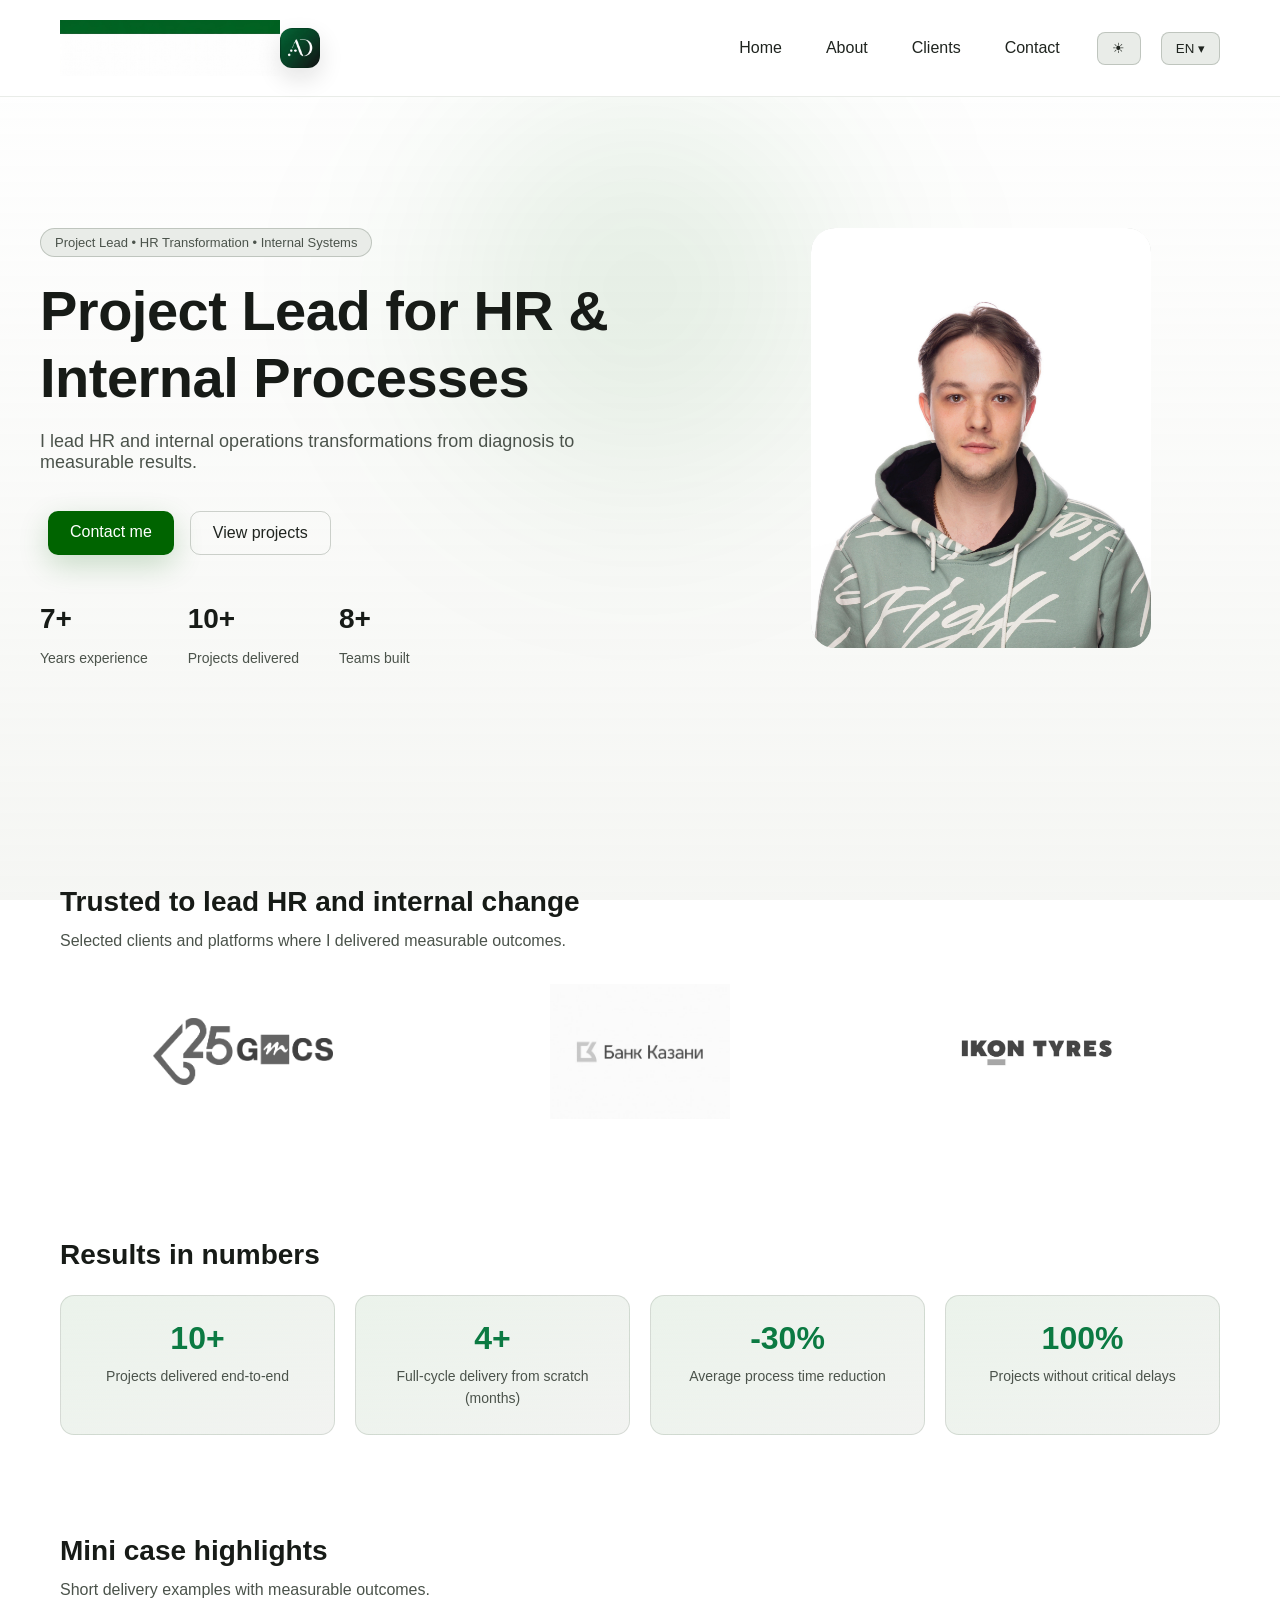
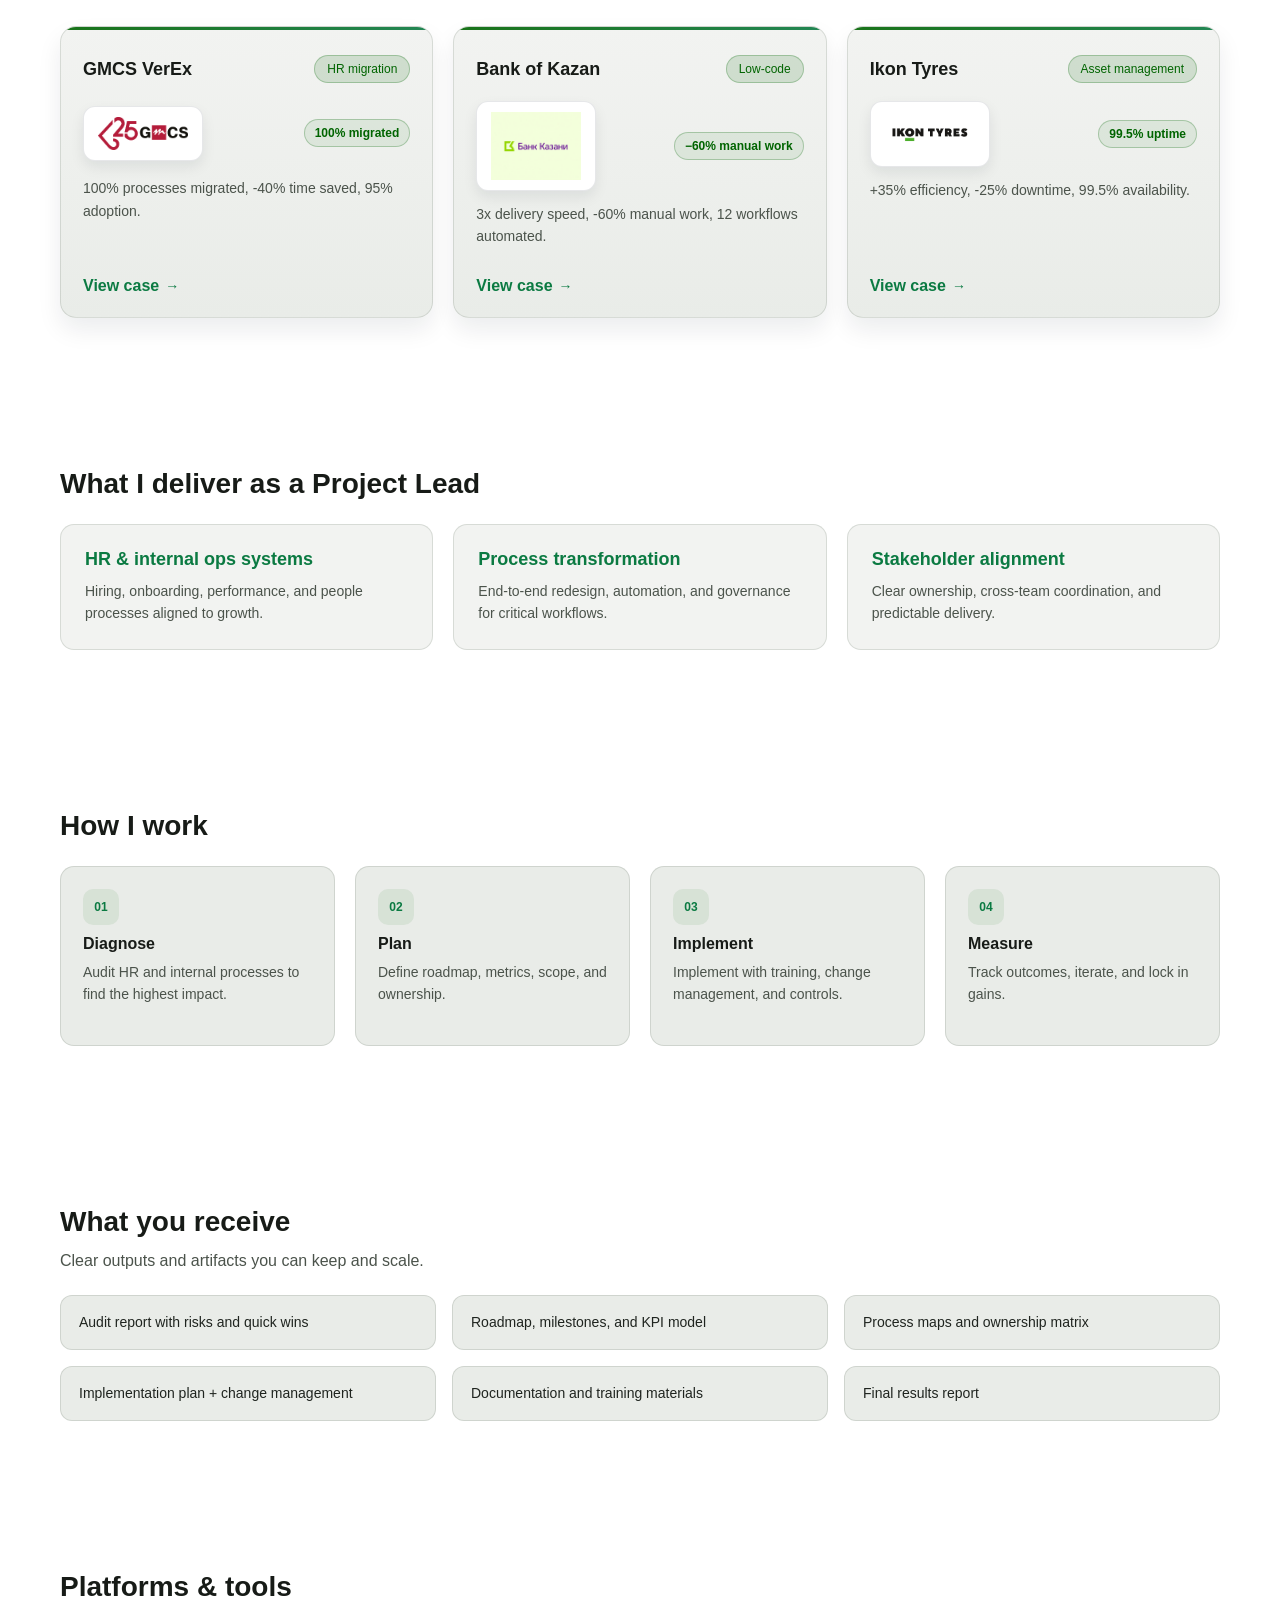
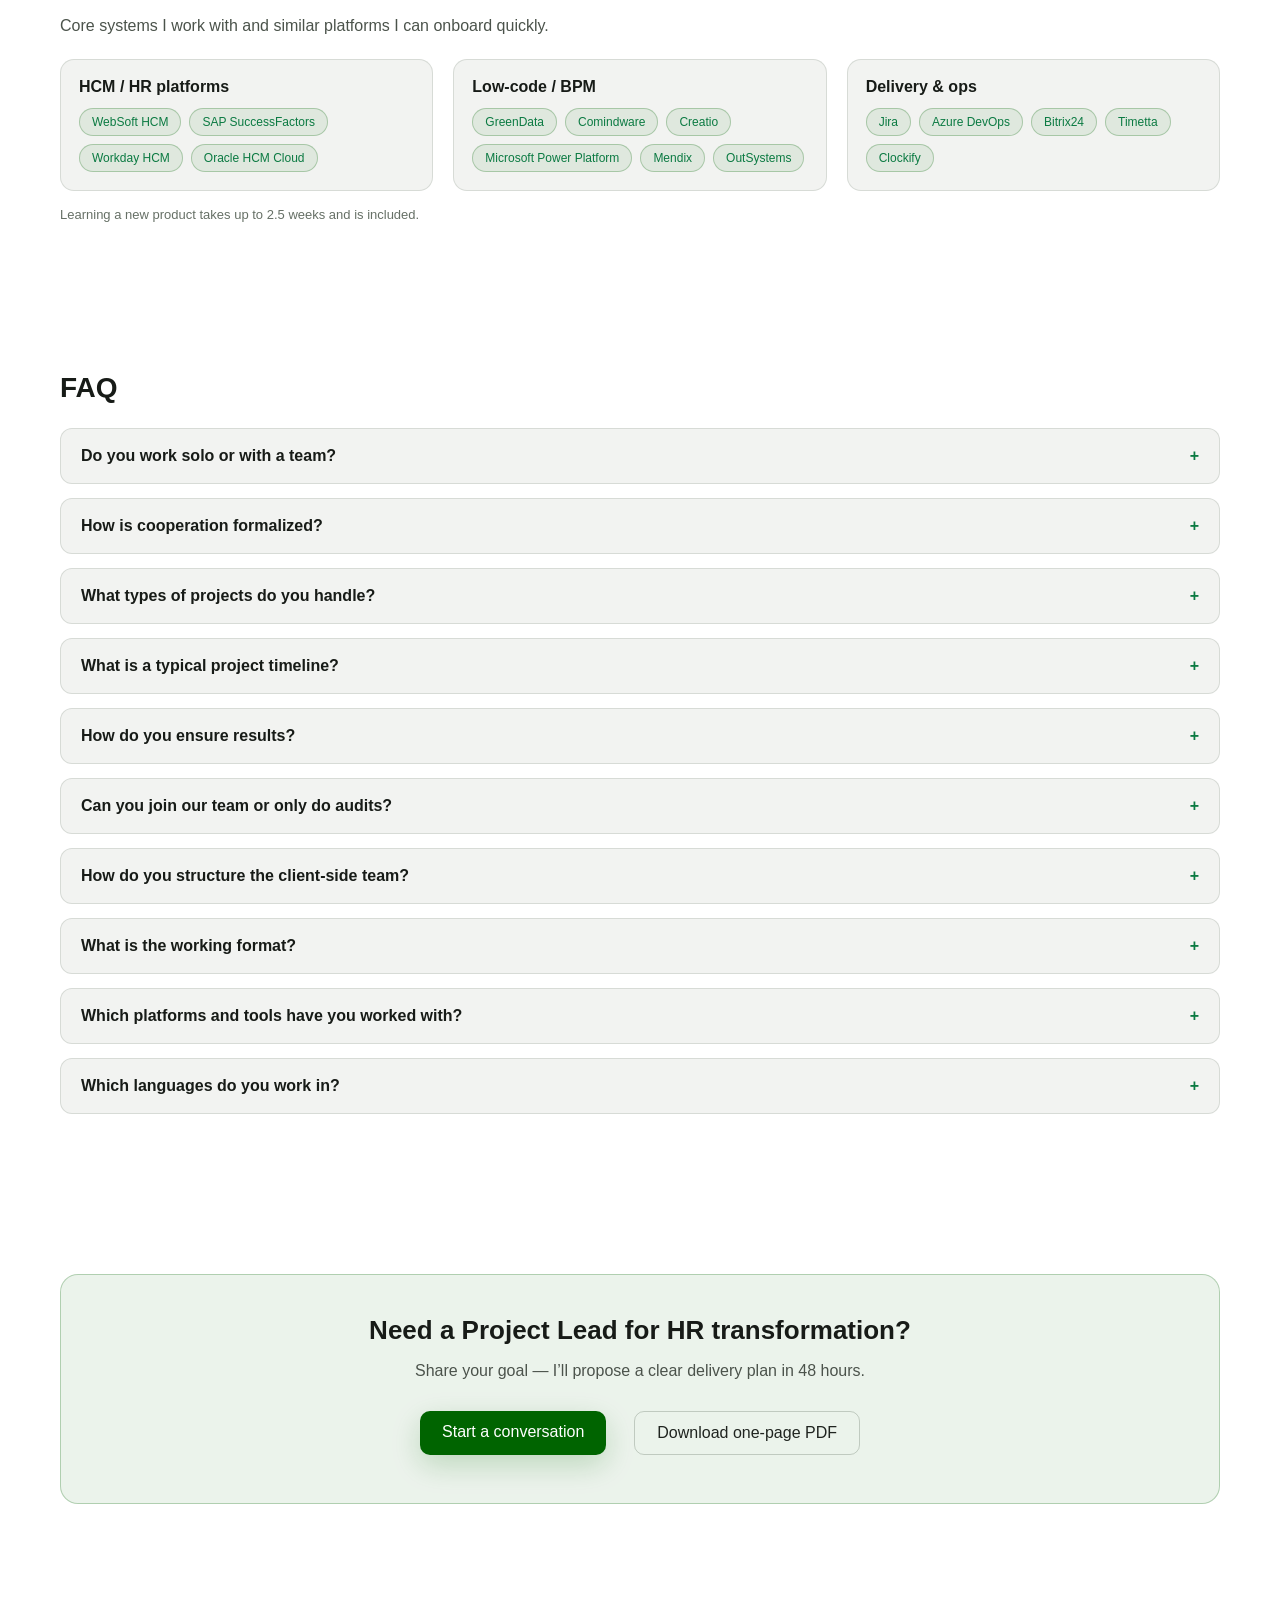
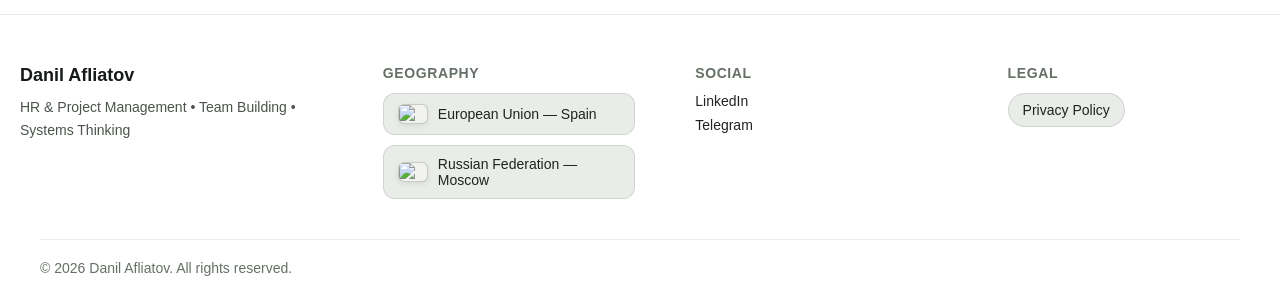
==== index.html @ 6e6bad1f "Add Spline background across pages" ====
<!DOCTYPE html>
<html lang="en">
<head>
    <meta charset="UTF-8">
    <meta name="viewport" content="width=device-width, initial-scale=1.0">
    <title>HR Expert</title>
    <meta name="description" content="Danil Afliatov — Project Lead for HR and internal process transformation. Leading change from diagnosis to measurable results.">
    <link rel="canonical" href="https://dankzn.github.io/danil_afliatov/">
    <meta property="og:title" content="Danil Afliatov — Project Lead for HR & Internal Processes">
    <meta property="og:description" content="Leading HR and internal process transformation from diagnosis to measurable results.">
    <meta property="og:type" content="website">
    <meta property="og:url" content="https://dankzn.github.io/danil_afliatov/">
    <meta property="og:image" content="https://dankzn.github.io/danil_afliatov/assets/profile.jpg">
    <meta name="twitter:card" content="summary_large_image">
    <script type="application/ld+json">
    {
        "@context": "https://schema.org",
        "@type": "Person",
        "name": "Danil Afliatov",
        "jobTitle": "Project Lead (HR & Internal Processes)",
        "url": "https://dankzn.github.io/danil_afliatov/",
        "knowsLanguage": ["ru", "en", "es"]
    }
    </script>
    <script>
        (function() {
            var saved = null;
            try { saved = localStorage.getItem('theme'); } catch (e) { saved = null; }
            var prefersLight = window.matchMedia && window.matchMedia('(prefers-color-scheme: light)').matches;
            var theme = saved || (prefersLight ? 'light' : 'dark');
            document.documentElement.setAttribute('data-theme', theme);
        })();
    </script>
    <link rel="stylesheet" href="assets/css/styles.css">
</head>
<body>
    <div class="spline-bg" aria-hidden="true">
        <spline-viewer url="https://prod.spline.design/f5ZbZ2EvZOf2SYa4/scene.splinecode"></spline-viewer>
        <div class="spline-overlay"></div>
    </div>
    <header>
        <nav>
            <a href="index.html" class="logo" aria-label="Aflyatov Danil">
                <img class="brand-logo brand-logo-main" src="assets/brand/logo_cut.png" alt="Aflyatov Danil logo" loading="eager">
                <img class="brand-logo brand-logo-compact" src="assets/brand/logo_app_cropped.png" alt="AD logo" loading="eager">
                <img class="brand-logo brand-logo-compact-dark" src="assets/brand/logo_dark_cropped.png" alt="AD logo" loading="eager">
                <img class="brand-logo brand-logo-compact-pride" src="assets/brand/logo_pride_cropped.png" alt="AD pride logo" loading="eager">
            </a>
            
            <div class="nav-right">
                <div class="nav-links">
                    <a href="index.html" data-i18n="nav_home"></a>
                    <a href="about.html" data-i18n="nav_about"></a>
                    <a href="clients.html" data-i18n="nav_clients"></a>
                    <a href="contact.html" data-i18n="nav_contact"></a>
                </div>
                
                <button class="theme-toggle" id="theme-toggle" type="button" aria-label="Toggle theme">
                    <span class="theme-icon" id="theme-icon">☾</span>
                </button>
                <button class="pride-toggle" id="pride-toggle" type="button" aria-label="Toggle Pride mode">
                    <span class="pride-toggle-flag" aria-hidden="true">🏳️‍🌈</span>
                </button>
                <div class="lang-dropdown">
                    <button class="lang-btn" onclick="toggleLangMenu(event)">
                        <span id="current-lang">EN</span> ▾
                    </button>
                    <div class="lang-menu" id="lang-menu">
                        <div onclick="changeLang('en', event)">English</div>
                        <div onclick="changeLang('ru', event)">Русский</div>
                        <div onclick="changeLang('es', event)">Español</div>
                    </div>
                </div>
            </div>
        </nav>
    </header>

    <div class="page-shell">

    <section class="hero">
        <div class="hero-container">
            <!-- ЛЕВАЯ ЧАСТЬ -->
            <div class="hero-left">
                <div class="hero-badge" data-i18n="hero_badge"></div>
                <div class="hero-badge pride-only pride-badge" data-i18n="pride_badge"></div>
                <h1 data-i18n="hero_title"></h1>
                <p data-i18n="hero_subtitle"></p>
                <div class="hero-buttons">
                    <a href="contact.html" class="btn primary" data-i18n="hero_contact_btn"></a>
                    <a href="clients.html" class="btn secondary" data-i18n="hero_clients_btn"></a>
                </div>
                <!-- МЕТРИКИ -->
                <div class="hero-stats">
                    <div>
                        <h3>7+</h3>
                        <p data-i18n="hero_stat_years"></p>
                    </div>
                    <div>
                        <h3>10+</h3>
                        <p data-i18n="hero_stat_projects"></p>
                    </div>
                    <div>
                        <h3>8+</h3>
                        <p data-i18n="hero_stat_teams"></p>
                    </div>
                </div>
            </div>
            
            <!-- ПРАВАЯ ЧАСТЬ -->
            <div class="hero-right">
                <div class="hero-image-wrapper">
                    <!-- Убедись, что картинка существует по этому пути -->
                    <img src="./assets/profile.jpg" alt="Danil Afliatov" width="340" height="420" loading="eager">
                </div>
            </div>
        </div>
    </section>

    <section class="trust">
        <div class="container">
            <h2 data-i18n="home_trust_title"></h2>
            <p class="section-subtitle" data-i18n="home_trust_subtitle"></p>
            <div class="trust-logos">
                <img src="assets/clients/client-1-logo.png" alt="GMCS VerEx" loading="lazy" width="160" height="80">
                <img src="assets/clients/client-2-logo.png" alt="Bank of Kazan" loading="lazy" width="160" height="80">
                <img src="assets/clients/client-3-logo.png" alt="Ikon Tyres" loading="lazy" width="160" height="80">
            </div>
        </div>
    </section>

    <section class="metrics">
        <div class="container">
            <h2 data-i18n="home_metrics_title"></h2>
            <div class="metrics-grid">
                <div class="metric-card">
                    <h3>10+</h3>
                    <p data-i18n="home_metrics_1"></p>
                </div>
                <div class="metric-card">
                    <h3>4+</h3>
                    <p data-i18n="home_metrics_2"></p>
                </div>
                <div class="metric-card">
                    <h3>-30%</h3>
                    <p data-i18n="home_metrics_3"></p>
                </div>
                <div class="metric-card">
                    <h3>100%</h3>
                    <p data-i18n="home_metrics_4"></p>
                </div>
            </div>
        </div>
    </section>

    <section class="mini-cases">
        <div class="container">
            <h2 data-i18n="home_cases_title"></h2>
            <p class="section-subtitle" data-i18n="home_cases_subtitle"></p>
            <div class="mini-cases-grid">
                <div class="mini-case-card">
                    <div class="mini-case-header">
                        <h3 data-i18n="home_case_1_title"></h3>
                        <span class="mini-case-tag" data-i18n="home_case_1_tag"></span>
                    </div>
                    <div class="mini-case-meta">
                        <div class="mini-case-logo">
                            <img src="assets/clients/client-1-logo.png" alt="GMCS VerEx" loading="lazy" width="90" height="40">
                        </div>
                        <span class="mini-case-metric" data-i18n="home_case_1_metric"></span>
                    </div>
                    <p class="mini-case-result" data-i18n="home_case_1_result"></p>
                    <a class="mini-case-link" href="clients/client-1/index.html" data-i18n="home_case_link"></a>
                </div>
                <div class="mini-case-card">
                    <div class="mini-case-header">
                        <h3 data-i18n="home_case_2_title"></h3>
                        <span class="mini-case-tag" data-i18n="home_case_2_tag"></span>
                    </div>
                    <div class="mini-case-meta">
                        <div class="mini-case-logo">
                            <img src="assets/clients/client-2-logo.png" alt="Bank of Kazan" loading="lazy" width="90" height="40">
                        </div>
                        <span class="mini-case-metric" data-i18n="home_case_2_metric"></span>
                    </div>
                    <p class="mini-case-result" data-i18n="home_case_2_result"></p>
                    <a class="mini-case-link" href="clients/client-2/index.html" data-i18n="home_case_link"></a>
                </div>
                <div class="mini-case-card">
                    <div class="mini-case-header">
                        <h3 data-i18n="home_case_3_title"></h3>
                        <span class="mini-case-tag" data-i18n="home_case_3_tag"></span>
                    </div>
                    <div class="mini-case-meta">
                        <div class="mini-case-logo">
                            <img src="assets/clients/client-3-logo.png" alt="Ikon Tyres" loading="lazy" width="90" height="40">
                        </div>
                        <span class="mini-case-metric" data-i18n="home_case_3_metric"></span>
                    </div>
                    <p class="mini-case-result" data-i18n="home_case_3_result"></p>
                    <a class="mini-case-link" href="clients/client-3/index.html" data-i18n="home_case_link"></a>
                </div>
            </div>
        </div>
    </section>

    <section class="value">
        <div class="container">
            <h2 data-i18n="home_value_title"></h2>
            <div class="value-grid">
                <div class="value-card">
                    <h3 data-i18n="home_value_1_title"></h3>
                    <p data-i18n="home_value_1_desc"></p>
                </div>
                <div class="value-card">
                    <h3 data-i18n="home_value_2_title"></h3>
                    <p data-i18n="home_value_2_desc"></p>
                </div>
                <div class="value-card">
                    <h3 data-i18n="home_value_3_title"></h3>
                    <p data-i18n="home_value_3_desc"></p>
                </div>
            </div>
        </div>
    </section>

    <section class="process">
        <div class="container">
            <h2 data-i18n="home_process_title"></h2>
            <div class="process-steps">
                <div class="process-step">
                    <span class="step-number">01</span>
                    <h3 data-i18n="home_process_1_title"></h3>
                    <p data-i18n="home_process_1_desc"></p>
                </div>
                <div class="process-step">
                    <span class="step-number">02</span>
                    <h3 data-i18n="home_process_2_title"></h3>
                    <p data-i18n="home_process_2_desc"></p>
                </div>
                <div class="process-step">
                    <span class="step-number">03</span>
                    <h3 data-i18n="home_process_3_title"></h3>
                    <p data-i18n="home_process_3_desc"></p>
                </div>
                <div class="process-step">
                    <span class="step-number">04</span>
                    <h3 data-i18n="home_process_4_title"></h3>
                    <p data-i18n="home_process_4_desc"></p>
                </div>
            </div>
        </div>
    </section>

    <section class="deliverables">
        <div class="container">
            <h2 data-i18n="home_deliverables_title"></h2>
            <p class="section-subtitle" data-i18n="home_deliverables_subtitle"></p>
            <div class="deliverables-grid">
                <div class="deliverable-item" data-i18n="home_deliverables_1"></div>
                <div class="deliverable-item" data-i18n="home_deliverables_2"></div>
                <div class="deliverable-item" data-i18n="home_deliverables_3"></div>
                <div class="deliverable-item" data-i18n="home_deliverables_4"></div>
                <div class="deliverable-item" data-i18n="home_deliverables_5"></div>
                <div class="deliverable-item" data-i18n="home_deliverables_6"></div>
            </div>
        </div>
    </section>

    <section class="stack">
        <div class="container">
            <h2 data-i18n="home_stack_title"></h2>
            <p class="section-subtitle" data-i18n="home_stack_subtitle"></p>
            <div class="stack-grid">
                <div class="stack-group">
                    <h3 data-i18n="home_stack_group_1"></h3>
                    <div class="stack-pills">
                        <span data-i18n="home_stack_1_1"></span>
                        <span data-i18n="home_stack_1_2"></span>
                        <span data-i18n="home_stack_1_3"></span>
                        <span data-i18n="home_stack_1_4"></span>
                    </div>
                </div>
                <div class="stack-group">
                    <h3 data-i18n="home_stack_group_2"></h3>
                    <div class="stack-pills">
                        <span data-i18n="home_stack_2_1"></span>
                        <span data-i18n="home_stack_2_2"></span>
                        <span data-i18n="home_stack_2_3"></span>
                        <span data-i18n="home_stack_2_4"></span>
                        <span data-i18n="home_stack_2_5"></span>
                        <span data-i18n="home_stack_2_6"></span>
                    </div>
                </div>
                <div class="stack-group">
                    <h3 data-i18n="home_stack_group_3"></h3>
                    <div class="stack-pills">
                        <span data-i18n="home_stack_3_1"></span>
                        <span data-i18n="home_stack_3_2"></span>
                        <span data-i18n="home_stack_3_3"></span>
                        <span data-i18n="home_stack_3_4"></span>
                        <span data-i18n="home_stack_3_5"></span>
                    </div>
                </div>
            </div>
            <p class="stack-note" data-i18n="home_stack_note"></p>
        </div>
    </section>

    <section class="faq">
        <div class="container">
            <h2 data-i18n="faq_title"></h2>
            <div class="faq-list">
                <details class="faq-item">
                    <summary data-i18n="faq_q1"></summary>
                    <p data-i18n="faq_a1"></p>
                </details>
                <details class="faq-item">
                    <summary data-i18n="faq_q2"></summary>
                    <p data-i18n="faq_a2"></p>
                </details>
                <details class="faq-item">
                    <summary data-i18n="faq_q3"></summary>
                    <p data-i18n="faq_a3"></p>
                </details>
                <details class="faq-item">
                    <summary data-i18n="faq_q4"></summary>
                    <p data-i18n="faq_a4"></p>
                </details>
                <details class="faq-item">
                    <summary data-i18n="faq_q5"></summary>
                    <p data-i18n="faq_a5"></p>
                </details>
                <details class="faq-item">
                    <summary data-i18n="faq_q6"></summary>
                    <p data-i18n="faq_a6"></p>
                </details>
                <details class="faq-item">
                    <summary data-i18n="faq_q7"></summary>
                    <p data-i18n="faq_a7"></p>
                </details>
                <details class="faq-item">
                    <summary data-i18n="faq_q8"></summary>
                    <p data-i18n="faq_a8"></p>
                </details>
                <details class="faq-item">
                    <summary data-i18n="faq_q9"></summary>
                    <p data-i18n="faq_a9"></p>
                </details>
                <details class="faq-item">
                    <summary data-i18n="faq_q10"></summary>
                    <p data-i18n="faq_a10"></p>
                </details>
            </div>
        </div>
    </section>

    <section class="cta">
        <div class="container">
            <div class="cta-box">
                <h3 data-i18n="home_cta_title"></h3>
                <p data-i18n="home_cta_subtitle"></p>
                <div class="cta-actions">
                    <a href="contact.html" class="btn primary" data-i18n="home_cta_button"></a>
                    <a href="assets/docs/portfolio.pdf" class="btn secondary" data-i18n="home_cta_pdf" target="_blank" rel="noopener"></a>
                </div>
            </div>
        </div>
    </section>

    <footer>
        <div class="container footer-container">
            <div class="footer-brand">
                <div class="footer-name">Danil Afliatov</div>
                <p class="footer-note" data-i18n="footer_tagline"></p>
            </div>
            <div class="footer-col">
                <h4 data-i18n="footer_location_title"></h4>
                <div class="footer-location-item">
                    <img class="footer-flag-img" src="https://upload.wikimedia.org/wikipedia/commons/b/b7/Flag_of_Europe.svg" alt="European Union flag" loading="lazy">
                    <span data-i18n="footer_location_eu"></span>
                </div>
                <div class="footer-location-item">
                    <img class="footer-flag-img" src="https://upload.wikimedia.org/wikipedia/commons/f/f3/Flag_of_Russia.svg" alt="Flag of Russia" loading="lazy">
                    <span data-i18n="footer_location_ru"></span>
                </div>
            </div>
            <div class="footer-col">
                <h4 data-i18n="footer_social_title"></h4>
                <a class="footer-link" href="#" aria-label="LinkedIn">LinkedIn</a>
                <a class="footer-link" href="#" aria-label="Telegram">Telegram</a>
            </div>
            <div class="footer-col">
                <h4 data-i18n="footer_legal_title"></h4>
                <a class="footer-link button" href="privacy.html" data-i18n="footer_privacy"></a>
            </div>
        </div>
        <div class="footer-bottom">
            <p class="footer-text">© <span data-footer-year></span> Danil Afliatov. <span data-i18n="footer_rights"></span></p>
        </div>
    </footer>

    <script src="assets/js/theme.js"></script>
    <script src="assets/js/i18n.js"></script>
    <script src="assets/js/pride.js"></script>
    <script type="module" src="https://unpkg.com/@splinetool/viewer@1.12.73/build/spline-viewer.js"></script>
    <script src="assets/js/nav.js"></script>
    <script src="assets/js/footer.js"></script>
    </div>

</body>
</html>
---- assets/css/styles.css ----
/* ===== RESET ===== */
* { margin: 0; padding: 0; box-sizing: border-box; }

/* ===== THEME ===== */
:root {
    color-scheme: dark;
    --header-offset: 88px;
    --bg-gradient: radial-gradient(circle at top, #141414, #070707);
    --text: #f7f7f7;
    --text-soft: #ececec;
    --text-muted: #b9b9b9;
    --text-muted-2: #8e8e8e;
    --nav-bg: rgba(8, 8, 8, 0.9);
    --menu-bg: rgba(8, 8, 8, 0.96);
    --surface: #151515;
    --surface-2: #1d1d1d;
    --surface-3: #252525;
    --border: rgba(255, 255, 255, 0.09);
    --border-2: rgba(255, 255, 255, 0.15);
    --border-3: rgba(255, 255, 255, 0.24);
    --accent: #006400;
    --accent-2: #0b7a42;
    --accent-3: #043a22;
    --accent-soft: rgba(0, 100, 0, 0.14);
    --accent-soft-2: rgba(0, 100, 0, 0.2);
    --accent-soft-3: rgba(0, 100, 0, 0.28);
    --accent-border: rgba(0, 100, 0, 0.3);
    --accent-border-2: rgba(0, 100, 0, 0.45);
    --accent-border-3: rgba(0, 100, 0, 0.6);
    --accent-glow-1: rgba(0, 100, 0, 0.2);
    --accent-glow-2: rgba(0, 100, 0, 0.32);
    --accent-shadow: rgba(0, 100, 0, 0.25);
    --accent-shadow-strong: rgba(0, 100, 0, 0.4);
    --shadow-soft: rgba(0, 0, 0, 0.3);
    --shadow-strong: rgba(0, 0, 0, 0.7);
    --logo-box-bg: #ffffff;
    --input-bg: rgba(0, 0, 0, 0.6);
    --pride-gradient: linear-gradient(90deg, #e40303, #ff8c00, #ffed00, #008026, #004cff, #732982);
    --spline-overlay: linear-gradient(180deg, rgba(6, 6, 6, 0.62), rgba(6, 6, 6, 0.82));
}

[data-theme="light"] {
    color-scheme: light;
    --bg-gradient: radial-gradient(circle at top, #ffffff, #f4f5f2);
    --text: #171b17;
    --text-soft: #1f241f;
    --text-muted: #4b534b;
    --text-muted-2: #667066;
    --nav-bg: rgba(255, 255, 255, 0.94);
    --menu-bg: rgba(255, 255, 255, 0.98);
    --surface: #f2f3f1;
    --surface-2: #e9ece8;
    --surface-3: #e0e4df;
    --border: rgba(20, 40, 20, 0.12);
    --border-2: rgba(20, 40, 20, 0.2);
    --border-3: rgba(20, 40, 20, 0.28);
    --accent: #006400;
    --accent-2: #0b7a42;
    --accent-3: #043a22;
    --accent-soft: rgba(0, 100, 0, 0.08);
    --accent-soft-2: rgba(0, 100, 0, 0.14);
    --accent-soft-3: rgba(0, 100, 0, 0.2);
    --accent-border: rgba(0, 100, 0, 0.25);
    --accent-border-2: rgba(0, 100, 0, 0.4);
    --accent-border-3: rgba(0, 100, 0, 0.55);
    --accent-glow-1: rgba(0, 100, 0, 0.12);
    --accent-glow-2: rgba(0, 100, 0, 0.2);
    --accent-shadow: rgba(0, 100, 0, 0.2);
    --accent-shadow-strong: rgba(0, 100, 0, 0.32);
    --shadow-soft: rgba(15, 23, 42, 0.08);
    --shadow-strong: rgba(15, 23, 42, 0.18);
    --logo-box-bg: #ffffff;
    --input-bg: rgba(255, 255, 255, 0.9);
    --spline-overlay: linear-gradient(180deg, rgba(255, 255, 255, 0.68), rgba(244, 245, 242, 0.9));
}

/* ===== PRIDE ===== */
.pride-only {
    display: none !important;
}

html[data-pride="on"] .pride-only {
    display: inline-flex !important;
}

html[data-pride="on"] .pride-only.block {
    display: block !important;
}

html[data-pride="on"] .nav-links a::after {
    background: var(--pride-gradient);
}

.pride-badge {
    background: var(--pride-gradient);
    color: #ffffff;
    text-shadow: 0 1px 2px rgba(0, 0, 0, 0.35);
    border: none;
}

/* ===== BODY ===== */
body { 
    font-family: -apple-system, BlinkMacSystemFont, "Segoe UI", Roboto, sans-serif; 
    background: transparent; 
    color: var(--text); 
    padding-top: var(--header-offset);
}

.spline-bg {
    position: fixed;
    inset: 0;
    z-index: 0;
    pointer-events: none;
}

.spline-bg spline-viewer {
    width: 100%;
    height: 100%;
    display: block;
}

.spline-overlay {
    position: absolute;
    inset: 0;
    background: var(--spline-overlay);
}

.page-shell {
    position: relative;
    z-index: 1;
}

a:focus-visible,
button:focus-visible,
.btn:focus-visible,
.lang-btn:focus-visible,
.theme-toggle:focus-visible,
.pride-toggle:focus-visible,
.contact-link:focus-visible,
input:focus-visible,
textarea:focus-visible {
    outline: 2px solid var(--accent);
    outline-offset: 3px;
}

/* ===== NAVBAR ===== */
header {
    position: fixed;
    top: 0;
    left: 0;
    width: 100%;
    z-index: 200;
}

nav { 
    display: flex; 
    align-items: center; 
    padding: 20px 60px; 
    backdrop-filter: blur(12px); 
    background: var(--nav-bg); 
    border-bottom: 1px solid var(--surface-2); 
    position: relative;
    z-index: 100;
}

.logo { 
    display: inline-flex;
    align-items: center;
    text-decoration: none;
    margin-right: auto;
    position: relative;
}

.brand-logo {
    display: block;
    height: 56px;
    width: 56px;
    object-fit: cover;
    border-radius: 16px;
    transition: opacity 0.25s ease, transform 0.25s ease;
    grid-area: 1 / 1;
}

.brand-logo-main {
    width: 220px;
    height: 56px;
    border-radius: 0;
    object-fit: cover;
    object-position: left 70%;
    box-shadow: none;
}

.brand-logo-compact,
.brand-logo-compact-dark,
.brand-logo-compact-pride {
    opacity: 0;
    height: 40px;
    width: 40px;
    border-radius: 12px;
    transform: scale(0.94);
    pointer-events: none;
}

html[data-theme="light"] .brand-logo {
    box-shadow: 0 10px 24px rgba(15, 17, 15, 0.12);
}

html[data-theme="light"] .brand-logo-main,
html[data-theme="dark"] .brand-logo-main {
    box-shadow: none;
}

html.nav-compact .brand-logo-main {
    opacity: 0;
    transform: scale(0.96);
    pointer-events: none;
}

html.nav-compact .brand-logo-compact {
    opacity: 1;
    transform: scale(1);
    pointer-events: auto;
}

html[data-theme="dark"].nav-compact .brand-logo-compact {
    opacity: 0;
    pointer-events: none;
}

html[data-theme="dark"].nav-compact .brand-logo-compact-dark {
    opacity: 1;
    transform: scale(1);
    pointer-events: auto;
}

html[data-pride="on"].nav-compact .brand-logo-compact,
html[data-pride="on"].nav-compact .brand-logo-compact-dark {
    opacity: 0;
    pointer-events: none;
}

html[data-pride="on"].nav-compact .brand-logo-compact-pride {
    opacity: 1;
    transform: scale(1);
    pointer-events: auto;
}

.nav-right {
    display: flex;
    align-items: center;
    gap: 20px;
}

.nav-links { 
    display: flex; 
    gap: 10px; 
}

.nav-links a { 
    padding: 8px 16px; 
    border-radius: 8px; 
    background: transparent; 
    color: var(--text-soft); 
    text-decoration: none; 
    font-weight: 500; 
    transition: 0.3s; 
    border: 1px solid transparent;
    position: relative;
}

.nav-links a:hover { 
    background: var(--surface-2); 
    border-color: var(--border-2); 
    color: var(--text); 
}

.nav-links a::after { 
    content: ""; 
    position: absolute; 
    left: 0; 
    bottom: -5px;
    width: 0%; 
    height: 2px; 
    background: var(--accent); 
    transition: 0.3s; 
}

.nav-links a:hover::after { 
    width: 100%; 
}

/* ===== BUTTONS ===== */
button { 
    margin-left: 8px; 
    padding: 6px 12px; 
    border-radius: 8px; 
    border: 1px solid var(--border-2); 
    background: transparent; 
    color: var(--text-soft); 
    cursor: pointer; 
    transition: 0.3s; 
} 
button:hover { 
    background: var(--accent); 
    color: white; 
    border-color: var(--accent); 
}

/* ===== HERO ===== */
.hero { 
    position: relative; 
    padding: 140px 20px; 
    text-align: center; 
    overflow: hidden; 
}

.hero::before { 
    content: ""; 
    position: absolute; 
    width: 600px; 
    height: 600px; 
    background: radial-gradient(circle, var(--accent-glow-1), transparent 70%); 
    top: -100px; 
    left: 50%; 
    transform: translateX(-50%); 
    filter: blur(80px); 
    z-index: 0; 
}

.hero-content { 
    position: relative; 
    z-index: 1; 
}

.hero-container { 
    display: grid; 
    grid-template-columns: 1.2fr 1fr; 
    align-items: start; 
    gap: 60px; 
    max-width: 1200px; 
    margin: 0 auto; 
    position: relative;
    z-index: 1;
}

.hero-left { 
    max-width: 600px; 
    text-align: left; 
}

.hero-left h1 { 
    font-size: 56px; 
    font-weight: 800; 
    line-height: 1.2;
    color: var(--text);
    letter-spacing: -0.5px;
    margin-bottom: 20px; 
}

.hero-left p { 
    font-size: 18px; 
    color: var(--text-muted); 
    margin-top: 15px;
}

.hero-buttons { 
    justify-content: flex-start; 
    margin-top: 30px;
    display: flex;
}

.btn { 
    display: inline-block; 
    padding: 12px 22px; 
    margin: 8px; 
    border-radius: 10px; 
    font-weight: 500; 
    text-decoration: none; 
    transition: 0.3s; 
}

.btn.primary { 
    background: var(--accent); 
    color: white; 
    box-shadow: 0 10px 30px var(--accent-shadow); 
}
.btn.primary:hover { 
    background: var(--accent-2);
    transform: translateY(-2px); 
    box-shadow: 0 15px 40px var(--accent-shadow-strong); 
}

.btn.secondary { 
    border: 1px solid var(--border-2); 
    color: var(--text-soft); 
}
.btn.secondary:hover { 
    background: var(--surface-2); 
}

.hero-badge { 
    display: inline-block; 
    margin-bottom: 20px; 
    padding: 6px 14px; 
    font-size: 13px; 
    border-radius: 999px; 
    background: var(--surface-2); 
    color: var(--text-muted); 
    border: 1px solid var(--border-2); 
}

.hero-stats { 
    display: flex; 
    gap: 40px; 
    margin-top: 40px; 
}
.hero-stats h3 { 
    font-size: 28px; 
    color: var(--text); 
}
.hero-stats p { 
    font-size: 14px; 
    color: var(--text-muted); 
}

.hero-right { 
    display: flex; 
    justify-content: center; 
    align-items: flex-start; 
}

.hero-spline-wrapper {
    position: relative;
    width: 360px;
    height: 360px;
    border-radius: 24px;
    overflow: hidden;
    background: var(--surface-2);
    box-shadow: 0 24px 60px var(--shadow-strong);
}

.hero-spline-wrapper spline-viewer {
    width: 100%;
    height: 100%;
    display: block;
}

.hero-image-wrapper { 
    position: relative; 
    width: 340px; 
    height: 420px; 
    border-radius: 24px; 
    overflow: hidden; 
    transition: 0.4s; 
}
.hero-image-wrapper:hover { 
    transform: scale(1.03); 
}

.hero-image-wrapper::before { 
    content: ""; 
    position: absolute; 
    inset: -40px; 
    background: radial-gradient(circle, var(--accent-glow-2), transparent 70%); 
    filter: blur(60px); 
    z-index: 0; 
}

.hero-image-wrapper img { 
    position: relative; 
    width: 100%; 
    height: 100%; 
    object-fit: cover; 
    border-radius: 20px; 
    z-index: 1; 
    box-shadow: 0 20px 60px var(--shadow-strong); 
}

.hero-image-wrapper::after { 
    content: ""; 
    position: absolute; 
    inset: 0; 
    border-radius: 24px; 
    border: 1px solid var(--border-3); 
    pointer-events: none; 
}

/* ===== SHARED SECTION ===== */
.section-subtitle {
    color: var(--text-muted);
    font-size: 16px;
    line-height: 1.6;
    margin-top: 10px;
}

/* ===== TRUST ===== */
.trust {
    padding: 50px 20px 30px;
}

.trust h2 {
    font-size: 28px;
}

.trust-logos {
    margin-top: 30px;
    display: grid;
    grid-template-columns: repeat(3, minmax(120px, 1fr));
    gap: 30px;
    align-items: center;
}

.trust-logos img {
    width: 100%;
    max-width: 180px;
    height: auto;
    margin: 0 auto;
    filter: grayscale(1);
    opacity: 0.8;
    transition: 0.3s;
}

.trust-logos img:hover {
    filter: grayscale(0);
    opacity: 1;
}

/* ===== METRICS ===== */
.metrics {
    padding: 30px 20px 10px;
}

.metrics h2 {
    font-size: 28px;
    margin-bottom: 24px;
}

.metrics-grid {
    display: grid;
    grid-template-columns: repeat(4, 1fr);
    gap: 20px;
}

.metric-card {
    padding: 24px;
    border-radius: 14px;
    background: linear-gradient(145deg, var(--accent-soft), var(--surface));
    border: 1px solid var(--border);
    text-align: center;
    transition: 0.3s;
}

.metric-card:hover {
    transform: translateY(-4px);
    border-color: var(--accent-border);
}

.metric-card h3 {
    font-size: 32px;
    color: var(--accent-2);
    margin-bottom: 8px;
}

.metric-card p {
    color: var(--text-muted);
    font-size: 14px;
    line-height: 1.6;
}

/* ===== MINI CASES ===== */
.mini-cases {
    padding: 30px 20px 40px;
}

.mini-cases h2 {
    font-size: 28px;
    margin-bottom: 10px;
}

.mini-cases-grid {
    margin-top: 24px;
    display: grid;
    grid-template-columns: repeat(3, 1fr);
    gap: 20px;
}

.mini-case-card {
    padding: 22px;
    border-radius: 16px;
    background: linear-gradient(180deg, var(--surface), var(--surface-2));
    border: 1px solid var(--border);
    transition: 0.3s;
    position: relative;
    overflow: hidden;
    box-shadow: 0 12px 24px rgba(15, 23, 42, 0.12);
    display: flex;
    flex-direction: column;
}

.mini-case-card:hover {
    border-color: var(--accent-border);
    transform: translateY(-6px);
    box-shadow: 0 18px 32px rgba(15, 23, 42, 0.18);
}

.mini-case-card::before {
    content: "";
    position: absolute;
    left: 0;
    top: 0;
    width: 100%;
    height: 3px;
    background: linear-gradient(90deg, var(--accent), var(--accent-2));
    opacity: 0.9;
}

.mini-case-header {
    display: flex;
    align-items: center;
    justify-content: space-between;
    gap: 12px;
    margin-bottom: 12px;
    min-height: 40px;
}

.mini-case-header h3 {
    font-size: 18px;
    color: var(--text);
}

[data-theme="light"] .mini-case-card {
    box-shadow: 0 12px 24px rgba(15, 23, 42, 0.08);
}

[data-theme="light"] .mini-case-card:hover {
    box-shadow: 0 18px 32px rgba(15, 23, 42, 0.12);
}

.mini-case-meta {
    display: flex;
    align-items: center;
    justify-content: space-between;
    gap: 12px;
    margin-bottom: 12px;
    min-height: 64px;
}

.mini-case-logo {
    display: flex;
    align-items: center;
    justify-content: flex-start;
    padding: 10px 14px;
    border-radius: 12px;
    background: #ffffff;
    border: 1px solid rgba(15, 23, 42, 0.1);
    box-shadow: 0 6px 14px rgba(15, 23, 42, 0.08);
    min-height: 52px;
}

.mini-case-logo img {
    display: block;
    max-width: 100%;
    height: auto;
    filter: grayscale(0);
}

.mini-case-metric {
    padding: 6px 10px;
    border-radius: 999px;
    background: var(--accent-soft);
    border: 1px solid var(--accent-border);
    color: var(--accent);
    font-size: 12px;
    font-weight: 600;
    white-space: nowrap;
}

.mini-case-tag {
    padding: 6px 12px;
    border-radius: 999px;
    background: var(--accent-soft-2);
    border: 1px solid var(--accent-border);
    color: var(--accent);
    font-size: 12px;
    white-space: nowrap;
}

.mini-case-result {
    color: var(--text-muted);
    font-size: 14px;
    line-height: 1.6;
    margin-bottom: 18px;
    min-height: 56px;
}

.mini-case-link {
    color: var(--accent-2);
    text-decoration: none;
    font-weight: 600;
    display: inline-flex;
    align-items: center;
    gap: 6px;
    margin-top: auto;
}

.mini-case-link:hover {
    color: var(--accent);
}

.mini-case-link::after {
    content: "→";
    font-size: 14px;
}

/* ===== VALUE ===== */
.value {
    padding: 50px 20px;
}

.value h2 {
    font-size: 28px;
    margin-bottom: 24px;
}

.value-grid {
    display: grid;
    grid-template-columns: repeat(3, 1fr);
    gap: 20px;
}

.value-card {
    padding: 24px;
    border-radius: 14px;
    background: var(--surface);
    border: 1px solid var(--border);
    transition: 0.3s;
}

.value-card:hover {
    transform: translateY(-4px);
    border-color: var(--accent-border);
}

.value-card h3 {
    color: var(--accent-2);
    margin-bottom: 10px;
    font-size: 18px;
}

.value-card p {
    color: var(--text-muted);
    font-size: 14px;
    line-height: 1.6;
}

/* ===== PROCESS ===== */
.process {
    padding: 50px 20px 60px;
}

.process h2 {
    font-size: 28px;
    margin-bottom: 24px;
}

.process-steps {
    display: grid;
    grid-template-columns: repeat(4, 1fr);
    gap: 20px;
}

.process-step {
    padding: 22px;
    border-radius: 14px;
    background: var(--surface-2);
    border: 1px solid var(--border);
    min-height: 180px;
}

.process-step h3 {
    margin: 10px 0 8px;
    color: var(--text);
    font-size: 16px;
}

.process-step p {
    color: var(--text-muted);
    font-size: 14px;
    line-height: 1.6;
}

.step-number {
    display: inline-flex;
    align-items: center;
    justify-content: center;
    width: 36px;
    height: 36px;
    border-radius: 10px;
    background: var(--accent-soft);
    color: var(--accent-2);
    font-weight: 700;
    font-size: 12px;
}

/* ===== DELIVERABLES ===== */
.deliverables {
    padding: 40px 20px 50px;
}

.deliverables h2 {
    font-size: 28px;
    margin-bottom: 10px;
}

.deliverables-grid {
    margin-top: 22px;
    display: grid;
    grid-template-columns: repeat(3, 1fr);
    gap: 16px;
}

.deliverable-item {
    padding: 16px 18px;
    border-radius: 12px;
    background: var(--surface-2);
    border: 1px solid var(--border);
    color: var(--text-soft);
    font-size: 14px;
    line-height: 1.5;
}

/* ===== STACK ===== */
.stack {
    padding: 40px 20px 50px;
}

.stack h2 {
    font-size: 28px;
    margin-bottom: 10px;
}

.stack-grid {
    margin-top: 20px;
    display: grid;
    grid-template-columns: repeat(3, 1fr);
    gap: 20px;
}

.stack-group {
    padding: 18px;
    border-radius: 14px;
    background: var(--surface);
    border: 1px solid var(--border);
}

.stack-group h3 {
    font-size: 16px;
    color: var(--text);
    margin-bottom: 12px;
}

.stack-pills {
    display: flex;
    flex-wrap: wrap;
    gap: 8px;
}

.stack-pills span {
    padding: 6px 12px;
    border-radius: 999px;
    background: var(--accent-soft);
    color: var(--accent-2);
    border: 1px solid var(--accent-border);
    font-size: 12px;
    font-weight: 500;
}

.stack-note {
    margin-top: 16px;
    color: var(--text-muted-2);
    font-size: 13px;
}

/* ===== CTA ===== */
.cta {
    padding: 40px 20px 80px;
}

.cta-box {
    padding: 40px;
    border-radius: 18px;
    background: var(--accent-soft);
    border: 1px solid var(--accent-border);
    text-align: center;
}

.cta-box h3 {
    font-size: 26px;
    color: var(--text);
    margin-bottom: 12px;
}

.cta-box p {
    color: var(--text-muted);
    font-size: 16px;
    line-height: 1.6;
    margin-bottom: 20px;
}

.cta-actions {
    display: flex;
    gap: 12px;
    justify-content: center;
    flex-wrap: wrap;
}

/* ===== FAQ ===== */
.faq {
    padding: 40px 20px 60px;
}

.faq h2 {
    font-size: 28px;
    margin-bottom: 24px;
}

.faq-list {
    display: grid;
    gap: 14px;
}

.faq-item {
    background: var(--surface);
    border: 1px solid var(--border);
    border-radius: 12px;
    padding: 18px 20px;
    transition: 0.3s;
}

.faq-item[open] {
    border-color: var(--accent-border);
    background: var(--surface-2);
}

.faq-item summary {
    cursor: pointer;
    font-weight: 600;
    color: var(--text);
    list-style: none;
    position: relative;
    padding-right: 28px;
}

.faq-item summary::-webkit-details-marker {
    display: none;
}

.faq-item summary::after {
    content: "+";
    position: absolute;
    right: 0;
    top: 0;
    color: var(--accent-2);
    font-weight: 700;
}

.faq-item[open] summary::after {
    content: "−";
}

.faq-item p {
    margin-top: 12px;
    color: var(--text-muted);
    font-size: 14px;
    line-height: 1.6;
}

/* ===== CONTAINER ===== */
.container { 
    max-width: 1200px; 
    margin: 0 auto; 
    padding: 30px 20px; 
}

/* ===== ABOUT SECTION ===== */
.about { 
    padding: 70px 20px; 
}
.about h2 { 
    font-size: 32px; 
    margin-bottom: 20px; 
}
.about-text { 
    max-width: 700px; 
    color: var(--text-muted); 
    line-height: 1.6; 
    margin-bottom: 50px; 
}

.about-grid { 
    display: grid; 
    grid-template-columns: repeat(3, 1fr); 
    gap: 20px; 
}

.about-card { 
    padding: 25px; 
    border-radius: 14px; 
    background: var(--surface); 
    border: 1px solid var(--border); 
    transition: 0.3s; 
}
.about-card:hover { 
    transform: translateY(-5px); 
    border-color: var(--accent-border-2); 
}
.about-card h3 { 
    margin-bottom: 10px; 
    color: var(--accent-2); 
}
.about-card p { 
    font-size: 14px; 
    color: var(--text-muted); 
}

/* ===== ABOUT PAGE ===== */
.about-page {
    padding-top: 40px;
    padding-bottom: 80px;
}

.about-intro {
    max-width: 820px;
    margin-top: 20px;
    margin-bottom: 50px;
    color: var(--text-soft);
    line-height: 1.7;
}

.about-intro p {
    margin-bottom: 16px;
    color: var(--text-muted);
}

.about-section-title {
    font-size: 26px;
    margin: 40px 0 25px;
    color: var(--text);
}

.timeline {
    position: relative;
    padding-left: 28px;
    margin-bottom: 50px;
}

.timeline::before {
    content: "";
    position: absolute;
    top: 4px;
    left: 9px;
    bottom: 4px;
    width: 2px;
    background: var(--accent-glow-1);
}

.timeline-item {
    position: relative;
    margin-bottom: 24px;
}

.timeline-dot {
    position: absolute;
    left: -1px;
    top: 6px;
    width: 14px;
    height: 14px;
    border-radius: 50%;
    background: var(--accent);
    box-shadow: 0 0 0 4px var(--accent-soft-2);
}

.timeline-content {
    padding-left: 18px;
}

.timeline-period {
    display: inline-block;
    font-size: 12px;
    letter-spacing: 0.4px;
    text-transform: uppercase;
    color: var(--text-muted);
    margin-bottom: 6px;
}

.timeline-content h3 {
    font-size: 18px;
    color: var(--text);
    margin-bottom: 6px;
}

.timeline-content p {
    font-size: 14px;
    color: var(--text-muted);
    line-height: 1.6;
}

/* ===== CASES ===== */
.cases { 
    padding: 70px 20px; 
}
.cases h2 { 
    font-size: 32px; 
    margin-bottom: 40px; 
}

.cases-grid { 
    display: grid; 
    grid-template-columns: repeat(3, 1fr); 
    gap: 20px; 
}

.case-card { 
    padding: 30px; 
    border-radius: 16px; 
    background: linear-gradient(145deg, var(--accent-soft), var(--surface)); 
    border: 1px solid var(--border); 
    transition: 0.3s; 
}
.case-card:hover { 
    transform: translateY(-6px); 
    border-color: var(--accent-border-3); 
}
.case-card h3 { 
    font-size: 36px; 
    color: var(--accent-2); 
    margin-bottom: 10px; 
}
.case-card p { 
    color: var(--text-muted); 
    font-size: 14px; 
    line-height: 1.5; 
}

/* ===== LANG DROPDOWN ===== */
.lang-dropdown {
    position: relative;
}

.lang-btn { 
    margin-left: 0;
    padding: 8px 14px; 
    border-radius: 8px; 
    background: var(--surface-2); 
    border: 1px solid var(--border-2); 
    color: var(--text-soft); 
    cursor: pointer; 
}

.theme-toggle {
    margin-left: 0;
    padding: 8px 12px;
    border-radius: 8px;
    background: var(--surface-2);
    border: 1px solid var(--border-2);
    color: var(--text-soft);
    cursor: pointer;
    align-items: center;
    justify-content: center;
    min-width: 44px;
}

.theme-icon {
    font-size: 14px;
    line-height: 1;
}

.pride-toggle {
    display: none;
    margin-left: 0;
    padding: 6px 10px;
    border-radius: 8px;
    background: var(--surface-2);
    border: 1px solid var(--border-2);
    color: var(--text-soft);
    cursor: pointer;
    font-size: 18px;
    line-height: 1;
    min-width: 42px;
    min-height: 36px;
    display: inline-flex;
    align-items: center;
    justify-content: center;
    white-space: nowrap;
}

.pride-toggle-flag {
    display: inline-block;
}

.lang-btn:hover,
.theme-toggle:hover,
.pride-toggle:hover {
    background: var(--surface-2);
    border-color: var(--border-2);
    color: var(--text);
}

.lang-menu { 
    position: absolute; 
    top: 110%; 
    right: 0; 
    background: var(--menu-bg); 
    border: 1px solid var(--border-2); 
    border-radius: 10px; 
    overflow: hidden; 
    display: none; 
    min-width: 140px; 
    z-index: 1000;
}

.lang-menu div { 
    padding: 10px 15px; 
    cursor: pointer; 
    color: var(--text-soft); 
}
.lang-menu div:hover { 
    background: var(--accent-soft-3); 
}

.lang-dropdown:hover .lang-menu { 
    display: block; 
}

/* ===== PAGE HEADER ===== */
.page-header {
    padding: 40px 20px 30px;
    text-align: center;
}

.page-header h1 {
    font-size: 48px;
    font-weight: 800;
    color: var(--text);
    margin-bottom: 15px;
}

.page-header p {
    font-size: 18px;
    color: var(--text-muted);
    max-width: 600px;
    margin: 0 auto;
}

/* ===== CLIENTS PAGE ===== */
.clients {
    padding: 40px 20px 50px;
}

.clients .container {
    max-width: 1200px;
}

.clients-grid {
    display: grid;
    grid-template-columns: repeat(3, 1fr);
    gap: 40px;
    max-width: 1200px;
    margin: 0 auto;
}

.client-card {
    background: var(--surface);
    border: 1px solid var(--border);
    border-radius: 20px;
    padding: 40px 30px;
    transition: all 0.3s ease;
    display: flex;
    flex-direction: column;
    align-items: center;
    text-align: center;
    min-height: 580px;
}

.client-card:hover {
    transform: translateY(-8px);
    border-color: var(--accent-border-2);
    box-shadow: 0 20px 40px var(--accent-soft-3);
}

.client-logo {
    width: 220px;
    height: 220px;
    border-radius: 20px;
    background: var(--surface-2);
    display: flex;
    align-items: center;
    justify-content: center;
    margin-bottom: 30px;
    overflow: hidden;
    border: 1px solid var(--border-2);
    padding: 15px;
    flex-shrink: 0;
}

.client-logo-img {
    display: block;
    max-width: 100%;
    max-height: 100%;
    width: auto;
    height: auto;
    object-fit: contain;
}

.client-logo-img.error {
    display: none;
}

.client-logo-fallback {
    display: none;
    font-size: 72px;
    font-weight: 800;
    background: linear-gradient(135deg, var(--accent-2), var(--accent));
    -webkit-background-clip: text;
    -webkit-text-fill-color: transparent;
    align-items: center;
    justify-content: center;
    line-height: 1;
}

.client-logo-img.error + .client-logo-fallback {
    display: flex !important;
}

.client-content {
    display: flex;
    flex-direction: column;
    align-items: center;
    width: 100%;
    flex: 1;
    min-height: 0;
}

.client-content h3 {
    font-size: 24px;
    font-weight: 700;
    color: var(--text);
    margin-bottom: 12px;
    min-height: 60px;
    display: flex;
    align-items: center;
    justify-content: center;
    line-height: 1.3;
}

.client-request {
    color: var(--text-muted);
    font-size: 14px;
    line-height: 1.6;
    margin-bottom: 20px;
    min-height: 40px;
    flex-shrink: 0;
}

.client-tags {
    display: flex;
    gap: 8px;
    flex-wrap: wrap;
    justify-content: center;
    margin-bottom: 25px;
    flex-shrink: 0;
}

.client-tags span {
    padding: 6px 14px;
    background: var(--accent-soft-2);
    color: var(--accent-2);
    border-radius: 999px;
    font-size: 12px;
    font-weight: 500;
    border: 1px solid var(--accent-soft-3);
}

.client-btn {
    width: 100%;
    text-align: center;
    margin-top: auto;
    flex-shrink: 0;
}

/* ===== CASE STUDY PAGE (NEW LAYOUT) ===== */
.case-hero {
    padding: 40px 20px 30px;
    background: transparent;
}

.back-link {
    display: inline-block;
    color: var(--text-muted-2);
    text-decoration: none;
    transition: 0.3s;
    font-size: 14px;
}

.back-link:hover {
    color: var(--accent-2);
}

.case-main {
    padding: 0 20px 80px;
}

.case-layout {
    display: grid;
    grid-template-columns: 280px 1fr;
    gap: 60px;
    max-width: 1200px;
    margin: 0 auto;
}

.case-sidebar {
    position: sticky;
    top: 100px;
    height: fit-content;
}

.case-logo-box {
    width: 100%;
    aspect-ratio: 1;
    background: var(--logo-box-bg);
    border-radius: 12px;
    padding: 30px;
    display: flex;
    align-items: center;
    justify-content: center;
    margin-bottom: 40px;
    box-shadow: 0 4px 20px var(--shadow-soft);
}

.case-logo-box img {
    max-width: 100%;
    max-height: 100%;
    object-fit: contain;
}

.case-logo-fallback.large {
    font-size: 64px;
    font-weight: 800;
    background: linear-gradient(135deg, var(--accent-2), var(--accent));
    -webkit-background-clip: text;
    -webkit-text-fill-color: transparent;
    display: flex;
    align-items: center;
    justify-content: center;
}

.case-meta {
    display: flex;
    flex-direction: column;
    gap: 20px;
}

.meta-item {
    display: flex;
    flex-direction: column;
    gap: 6px;
}

.meta-label {
    font-size: 13px;
    color: var(--text-muted-2);
    font-weight: 500;
}

.meta-value {
    font-size: 15px;
    color: var(--accent);
    font-weight: 600;
}

.case-content {
    max-width: 900px;
}

.case-header {
    margin-bottom: 50px;
    padding-bottom: 30px;
    border-bottom: 1px solid var(--border-2);
}

.case-header h1 {
    font-size: 42px;
    font-weight: 800;
    color: var(--text);
    margin-bottom: 12px;
    line-height: 1.2;
}

.case-subtitle {
    font-size: 18px;
    color: var(--text-muted);
    line-height: 1.6;
}

.case-description {
    margin-bottom: 50px;
}

.case-bullets {
    list-style: none;
    padding: 0;
    margin: 0;
}

.case-bullets li {
    position: relative;
    padding-left: 30px;
    font-size: 16px;
    color: var(--text-soft);
    line-height: 1.8;
    margin-bottom: 20px;
}

.case-bullets li::before {
    content: "•";
    position: absolute;
    left: 0;
    color: var(--accent);
    font-weight: bold;
    font-size: 24px;
    line-height: 1;
}

.case-solutions {
    margin-bottom: 50px;
}

.case-solutions h2,
.case-results h2,
.case-testimonial h2 {
    font-size: 28px;
    font-weight: 700;
    color: var(--text);
    margin-bottom: 30px;
    padding-bottom: 15px;
    border-bottom: 1px solid var(--border-2);
}

.solution-item {
    background: var(--surface);
    border: 1px solid var(--border);
    border-radius: 12px;
    padding: 25px;
    margin-bottom: 20px;
    transition: 0.3s;
}

.solution-item:hover {
    border-color: var(--accent-border);
    transform: translateX(5px);
}

.solution-item h3 {
    color: var(--accent-2);
    font-size: 18px;
    margin-bottom: 10px;
    font-weight: 600;
}

.solution-item p {
    color: var(--text-muted);
    font-size: 15px;
    line-height: 1.6;
}

.case-results {
    margin-bottom: 50px;
}

.results-grid {
    display: grid;
    grid-template-columns: repeat(2, 1fr);
    gap: 20px;
}

.result-card {
    background: linear-gradient(145deg, var(--accent-soft), var(--surface));
    border: 1px solid var(--accent-soft-3);
    border-radius: 12px;
    padding: 25px;
    text-align: center;
}

.result-number {
    font-size: 36px;
    font-weight: 800;
    color: var(--accent);
    margin-bottom: 8px;
}

.result-label {
    color: var(--text-muted);
    font-size: 14px;
    line-height: 1.4;
}

.case-testimonial {
    margin-bottom: 50px;
    padding: 40px;
    background: var(--surface);
    border: 1px solid var(--border);
    border-radius: 16px;
}

.testimonial-author {
    margin-bottom: 20px;
}

.testimonial-author strong {
    display: block;
    color: var(--text);
    font-size: 16px;
    font-weight: 600;
    margin-bottom: 5px;
}

.testimonial-author span {
    color: var(--text-muted-2);
    font-size: 14px;
}

.testimonial-text {
    font-size: 16px;
    color: var(--text-soft);
    line-height: 1.8;
    font-style: italic;
    padding-left: 20px;
    border-left: 3px solid var(--accent);
    margin: 0;
}

.case-cta {
    text-align: center;
    padding: 60px 40px;
    background: var(--accent-soft);
    border: 1px solid var(--accent-soft-3);
    border-radius: 16px;
}

.case-cta h3 {
    font-size: 24px;
    color: var(--text);
    margin-bottom: 25px;
    font-weight: 700;
}

/* ===== CONTACT ===== */
.contact {
    padding: 50px 20px 80px;
}

/* ===== PRIVACY PAGE ===== */
.policy {
    padding-bottom: 80px;
    max-width: 1100px;
}

.policy-grid {
    display: grid;
    grid-template-columns: repeat(2, minmax(0, 1fr));
    gap: 24px 30px;
}

.policy-card {
    background: var(--surface);
    border: 1px solid var(--border);
    border-radius: 16px;
    padding: 22px;
}

.policy-intro {
    grid-column: 1 / -1;
    background: linear-gradient(145deg, var(--accent-soft), var(--surface));
}

.policy h2 {
    font-size: 26px;
    color: var(--text);
    margin-bottom: 12px;
}

.policy h3 {
    font-size: 18px;
    color: var(--text);
    margin-bottom: 8px;
}

.policy p,
.policy li {
    color: var(--text-muted);
    line-height: 1.7;
}

.policy ul {
    margin: 10px 0 0 20px;
}

.policy a {
    color: var(--accent);
    text-decoration: none;
}

.policy a:hover {
    text-decoration: underline;
}

@media (max-width: 900px) {
    .policy-grid {
        grid-template-columns: 1fr;
    }
}

.contact-grid {
    display: grid;
    grid-template-columns: 1fr 1fr;
    gap: 60px;
    max-width: 1000px;
    margin: 0 auto;
}

.contact-info h2 {
    font-size: 28px;
    color: var(--text);
    margin-bottom: 15px;
}

.contact-info p {
    color: var(--text-muted);
    line-height: 1.6;
    margin-bottom: 30px;
}

.contact-links {
    display: flex;
    flex-direction: column;
    gap: 15px;
}

.contact-link {
    display: flex;
    align-items: center;
    gap: 12px;
    padding: 12px 16px;
    background: var(--surface);
    border: 1px solid var(--border);
    border-radius: 10px;
    color: var(--text-soft);
    text-decoration: none;
    transition: 0.3s;
}

.contact-link:hover {
    background: var(--accent-soft);
    border-color: var(--accent-border);
    color: var(--text);
}

.contact-link .icon {
    font-size: 20px;
}

.contact-form-wrapper {
    background: var(--surface);
    border: 1px solid var(--border);
    border-radius: 16px;
    padding: 30px;
}

.form-group {
    margin-bottom: 20px;
}

.form-group label {
    display: block;
    margin-bottom: 8px;
    color: var(--text-soft);
    font-size: 14px;
    font-weight: 500;
}

.form-group input,
.form-group textarea {
    width: 100%;
    padding: 12px 16px;
    background: var(--input-bg);
    border: 1px solid var(--border-2);
    border-radius: 8px;
    color: var(--text);
    font-size: 14px;
    font-family: inherit;
    transition: 0.3s;
}

.form-group input:focus,
.form-group textarea:focus {
    outline: none;
    border-color: var(--accent);
    box-shadow: 0 0 0 3px var(--accent-soft);
}

.form-group textarea {
    resize: vertical;
    min-height: 120px;
}

/* ===== FOOTER ===== */
footer {
    padding: 50px 20px 30px;
    text-align: left;
    border-top: 1px solid var(--surface-2);
    color: var(--text-muted-2);
    font-size: 14px;
}

footer .container {
    padding: 0;
}

.footer-container {
    display: grid;
    grid-template-columns: minmax(240px, 1.2fr) repeat(3, minmax(200px, 1fr));
    gap: 60px;
    align-items: start;
    max-width: 1280px;
    width: 100%;
    margin: 0 auto;
}

.footer-brand {
    max-width: 420px;
}

.footer-name {
    font-size: 18px;
    font-weight: 700;
    color: var(--text);
    margin-bottom: 10px;
}

.footer-note {
    color: var(--text-muted);
    line-height: 1.6;
}

.footer-col h4 {
    font-size: 14px;
    text-transform: uppercase;
    letter-spacing: 0.6px;
    color: var(--text-muted-2);
    margin-bottom: 12px;
}

.footer-location-item {
    display: flex;
    align-items: center;
    gap: 10px;
    padding: 10px 14px;
    background: var(--surface-2);
    border: 1px solid var(--border);
    border-radius: 12px;
    margin-bottom: 10px;
    color: var(--text-soft);
}

.footer-flag-img {
    width: 30px;
    height: 20px;
    object-fit: cover;
    border-radius: 6px;
    border: 1px solid var(--border-2);
    box-shadow: 0 2px 6px var(--shadow-soft);
    background: var(--surface);
}

.footer-link {
    display: block;
    color: var(--text-soft);
    text-decoration: none;
    margin-bottom: 8px;
    transition: 0.3s;
}

.footer-link:hover {
    color: var(--text);
}

.footer-link.button {
    display: inline-flex;
    align-items: center;
    justify-content: center;
    padding: 8px 14px;
    border-radius: 999px;
    background: var(--surface-2);
    border: 1px solid var(--border);
    color: var(--text-soft);
    width: fit-content;
}

.footer-link.button:hover {
    border-color: var(--border-2);
    background: var(--surface-3);
    color: var(--text);
}

.footer-bottom {
    margin-top: 30px;
    padding-top: 20px;
    border-top: 1px solid var(--surface-2);
    max-width: 1200px;
    margin-left: auto;
    margin-right: auto;
}

.footer-text {
    color: inherit;
}

/* ===== MOBILE RESPONSIVE ===== */
@media (max-width: 968px) {
    .case-layout {
        grid-template-columns: 1fr;
        gap: 40px;
    }

    .case-sidebar {
        position: relative;
        top: 0;
    }

    .case-logo-box {
        max-width: 200px;
        margin: 0 auto 30px;
    }

    .case-header h1 {
        font-size: 32px;
    }

    .results-grid {
        grid-template-columns: 1fr;
    }

    .metrics-grid {
        grid-template-columns: repeat(2, 1fr);
    }

    .process-steps {
        grid-template-columns: repeat(2, 1fr);
    }
}

@media (max-width: 768px) {
    :root {
        --header-offset: 114px;
    }

    nav {
        padding: 15px 20px;
        flex-wrap: wrap;
    }

    .nav-right {
        width: 100%;
        justify-content: space-between;
        margin-top: 15px;
        order: 3;
    }

    .nav-links {
        gap: 5px;
    }

    .nav-links a {
        padding: 6px 10px;
        font-size: 14px;
    }

    .hero-container {
        grid-template-columns: 1fr;
        gap: 40px;
    }

    .hero-left {
        text-align: center;
        max-width: 100%;
    }

    .hero-buttons {
        justify-content: center;
    }

    .hero-stats {
        justify-content: center;
    }

    .hero-right {
        order: -1;
    }

    .hero-spline-wrapper {
        width: 280px;
        height: 280px;
    }

    .hero-image-wrapper {
        width: 280px;
        height: 350px;
    }

    .hero-left h1 {
        font-size: 36px;
    }

    .about-grid,
    .cases-grid,
    .clients-grid,
    .metrics-grid,
    .mini-cases-grid,
    .value-grid,
    .process-steps,
    .deliverables-grid,
    .stack-grid,
    .trust-logos {
        grid-template-columns: 1fr;
    }

    .contact-grid {
        grid-template-columns: 1fr;
        gap: 40px;
    }

    .page-header h1 {
        font-size: 32px;
    }

    .client-card {
        padding: 30px 20px;
        min-height: auto;
    }

    .client-logo {
        width: 140px;
        height: 140px;
        padding: 20px;
    }

    .client-logo-fallback {
        font-size: 48px;
    }

    .brand-logo {
        height: 38px;
        width: 38px;
    }

    .brand-logo-main {
        min-width: 180px;
        height: 48px;
    }

    .brand-logo-compact,
    .brand-logo-compact-dark,
    .brand-logo-compact-pride {
        height: 34px;
        width: 34px;
    }

    .footer-container {
        grid-template-columns: 1fr;
        gap: 24px;
    }

    .footer-bottom {
        margin-top: 20px;
    }
}
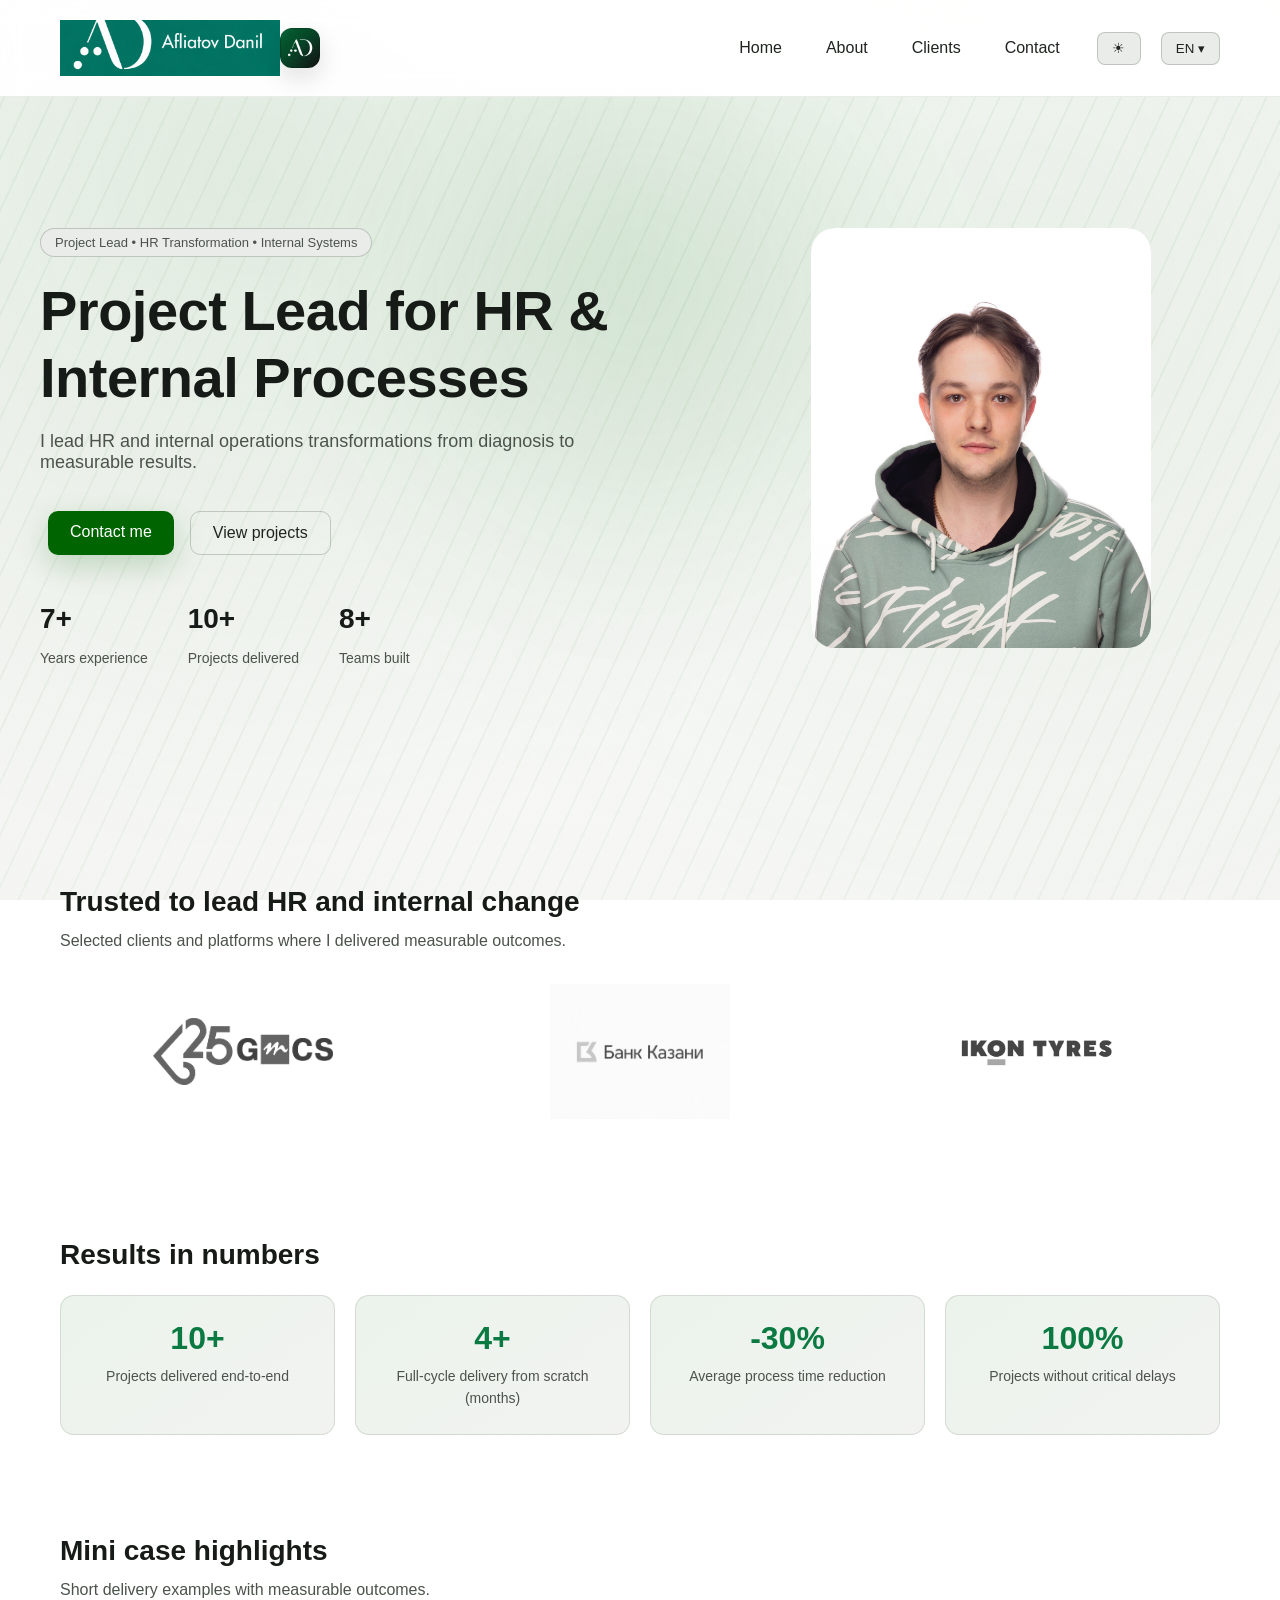
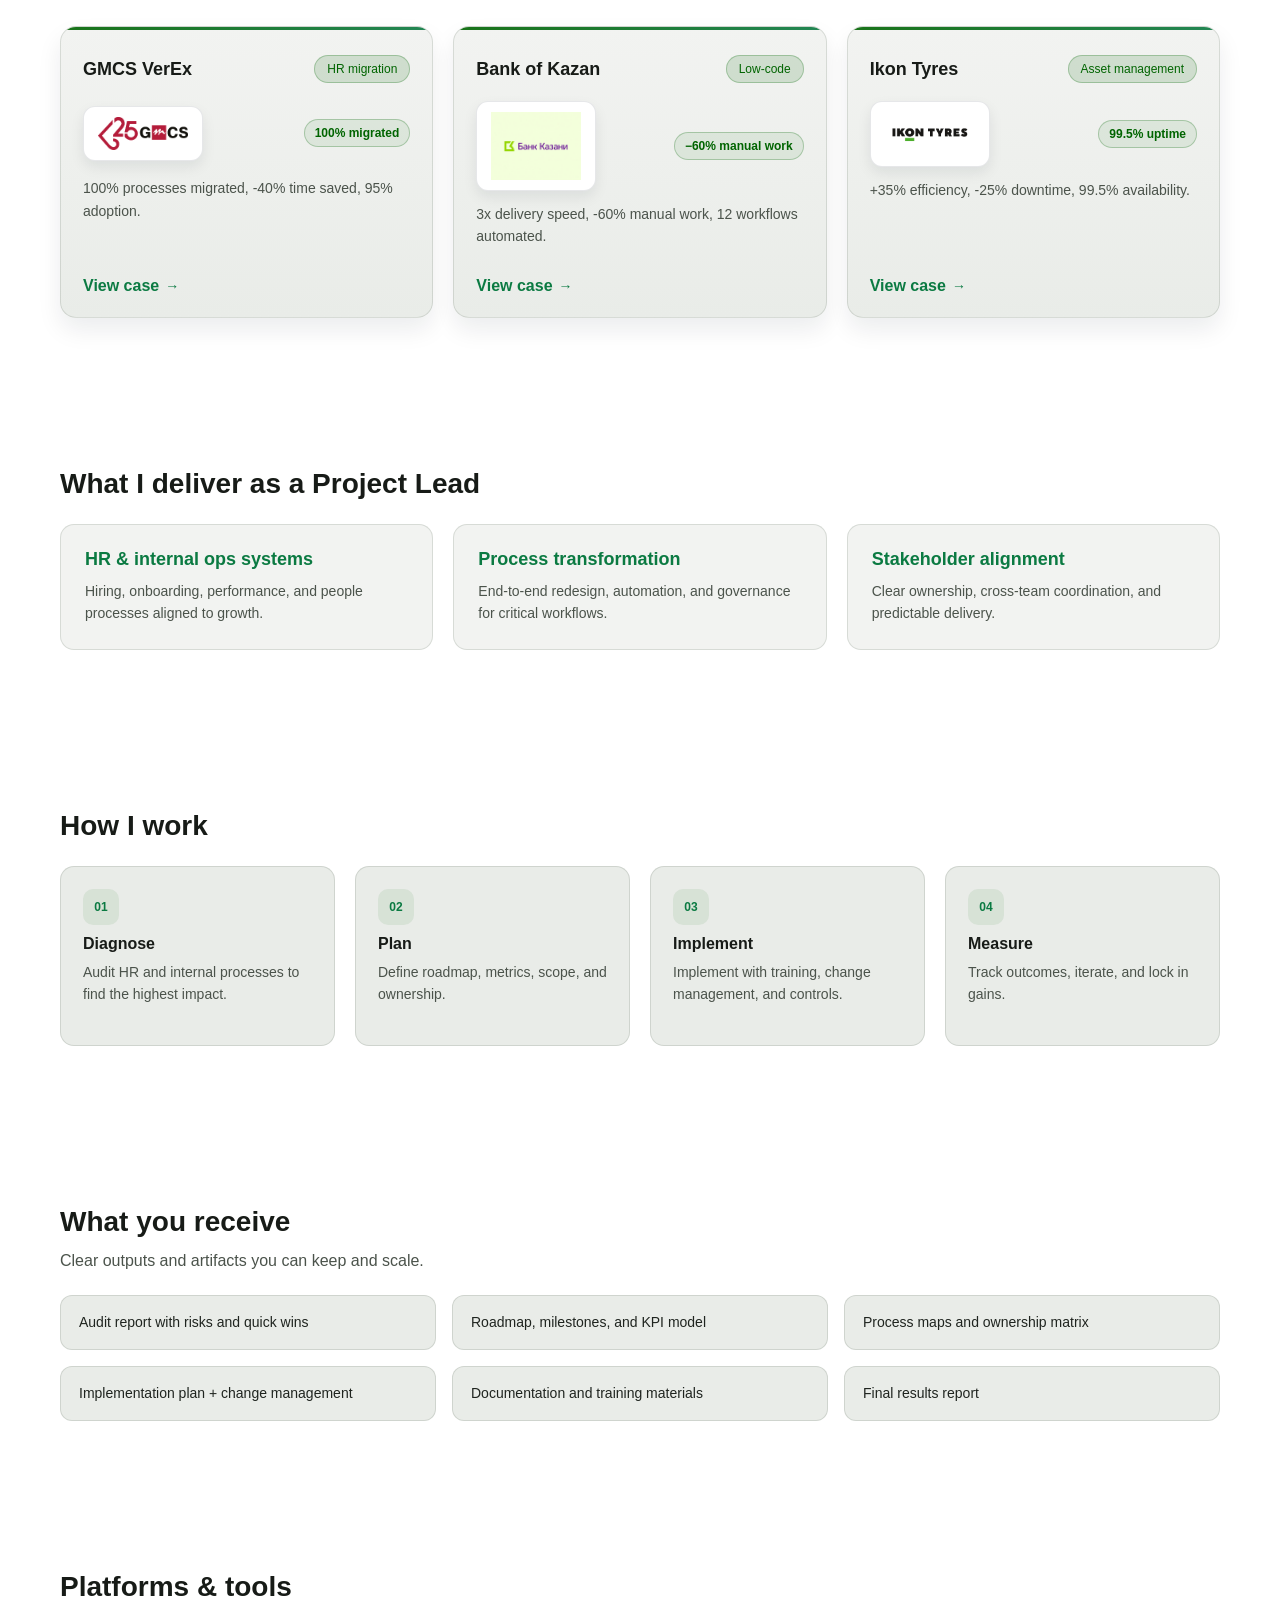
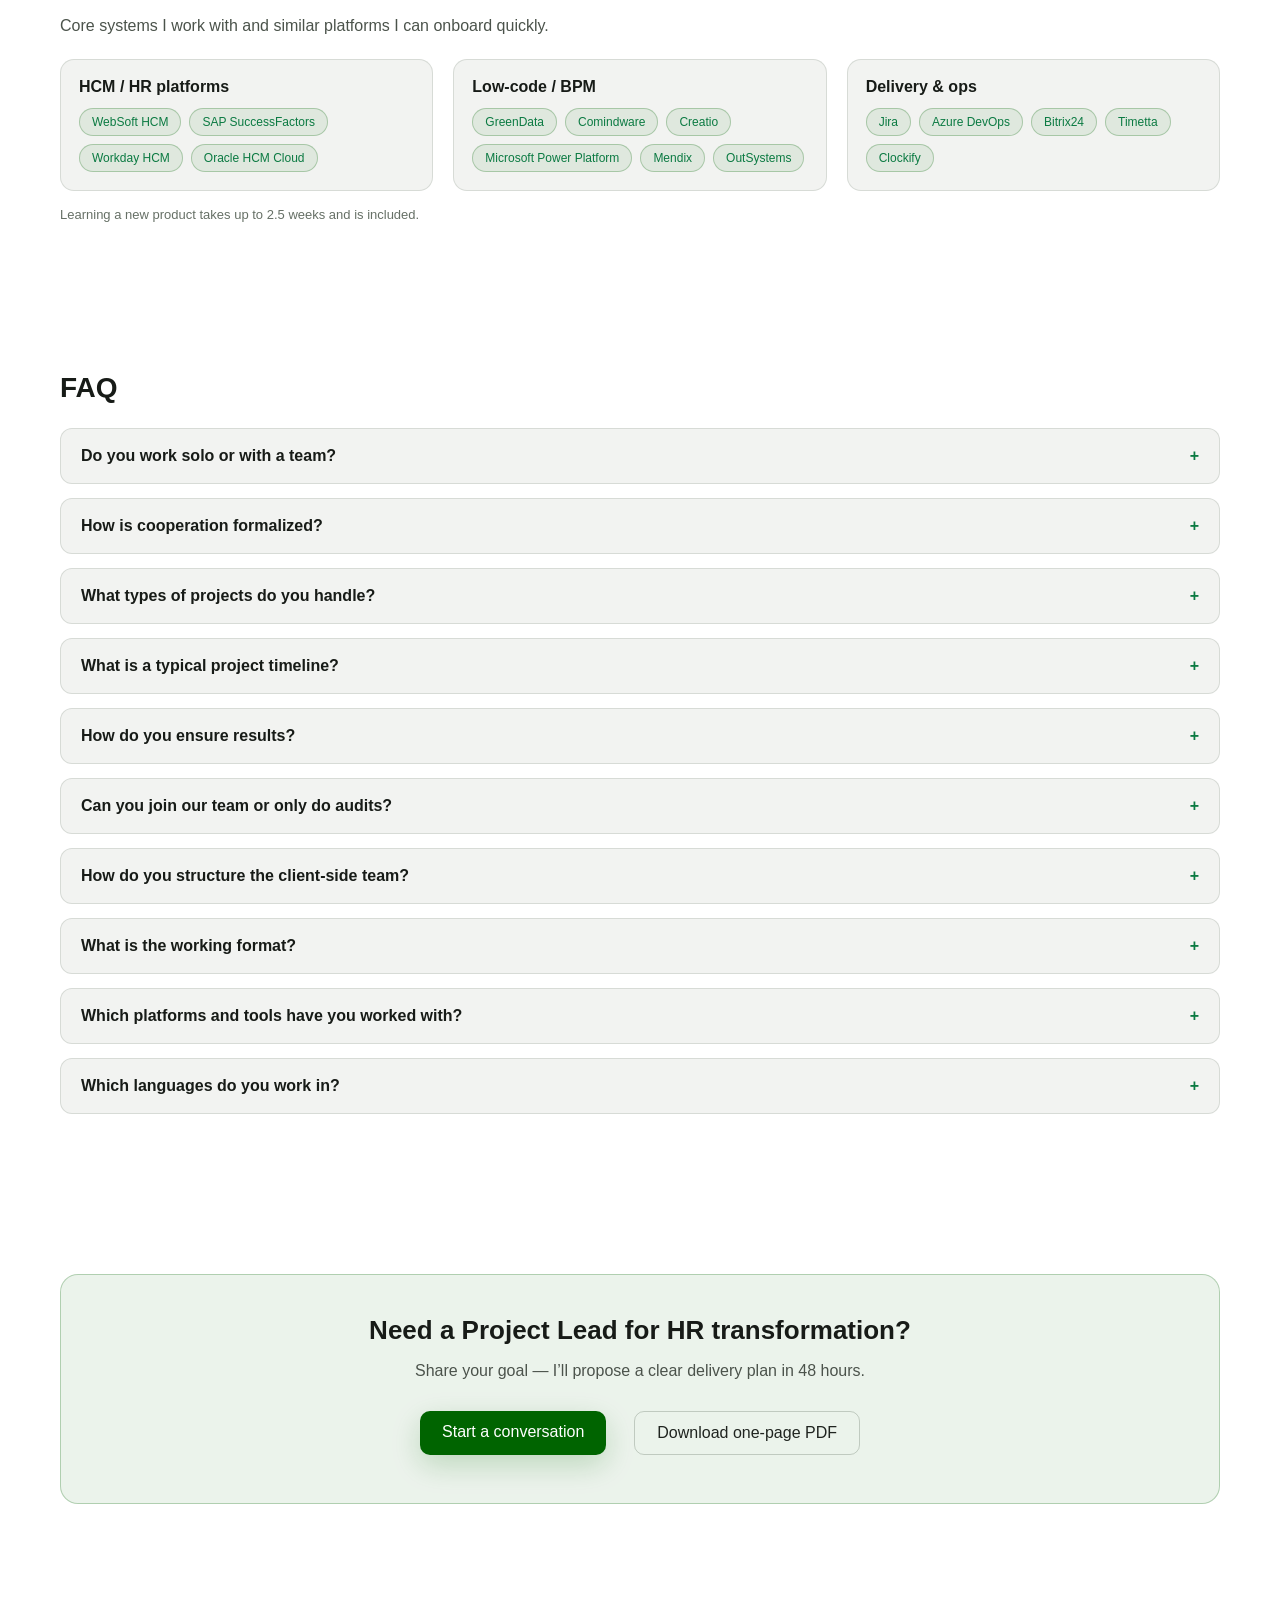
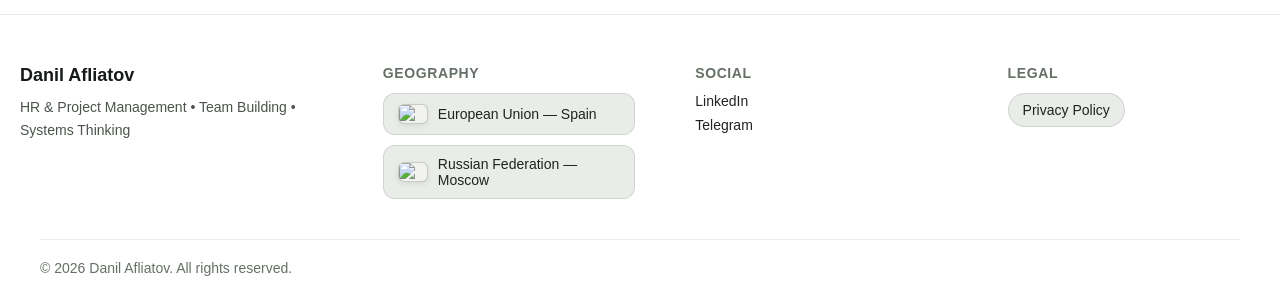
==== commit a7669fa9: "Use logo_main_1 for header" ====
--- a/index.html
+++ b/index.html
@@ -34,14 +34,14 @@
     <link rel="stylesheet" href="assets/css/styles.css">
 </head>
 <body>
-    <div class="spline-bg" aria-hidden="true">
-        <spline-viewer url="https://prod.spline.design/f5ZbZ2EvZOf2SYa4/scene.splinecode"></spline-viewer>
-        <div class="spline-overlay"></div>
+    <div class="scene-bg" aria-hidden="true">
+        <canvas id="three-bg"></canvas>
+        <div class="scene-overlay"></div>
     </div>
     <header>
         <nav>
             <a href="index.html" class="logo" aria-label="Aflyatov Danil">
-                <img class="brand-logo brand-logo-main" src="assets/brand/logo_cut.png" alt="Aflyatov Danil logo" loading="eager">
+                <img class="brand-logo brand-logo-main" src="assets/brand/logo_main_1.png" alt="Aflyatov Danil logo" loading="eager">
                 <img class="brand-logo brand-logo-compact" src="assets/brand/logo_app_cropped.png" alt="AD logo" loading="eager">
                 <img class="brand-logo brand-logo-compact-dark" src="assets/brand/logo_dark_cropped.png" alt="AD logo" loading="eager">
                 <img class="brand-logo brand-logo-compact-pride" src="assets/brand/logo_pride_cropped.png" alt="AD pride logo" loading="eager">
@@ -402,10 +402,11 @@
     <script src="assets/js/theme.js"></script>
     <script src="assets/js/i18n.js"></script>
     <script src="assets/js/pride.js"></script>
-    <script type="module" src="https://unpkg.com/@splinetool/viewer@1.12.73/build/spline-viewer.js"></script>
-    <script src="assets/js/nav.js"></script>
+        <script src="assets/js/nav.js"></script>
     <script src="assets/js/footer.js"></script>
     </div>
 
+    <script src="https://unpkg.com/three@0.164.1/build/three.min.js"></script>
+    <script src="assets/js/three-bg.js"></script>
 </body>
 </html>
--- a/assets/css/styles.css
+++ b/assets/css/styles.css
@@ -36,7 +36,7 @@
     --logo-box-bg: #ffffff;
     --input-bg: rgba(0, 0, 0, 0.6);
     --pride-gradient: linear-gradient(90deg, #e40303, #ff8c00, #ffed00, #008026, #004cff, #732982);
-    --spline-overlay: linear-gradient(180deg, rgba(6, 6, 6, 0.62), rgba(6, 6, 6, 0.82));
+    --scene-overlay: linear-gradient(180deg, rgba(6, 6, 6, 0.04), rgba(6, 6, 6, 0.22));
 }
 
 [data-theme="light"] {
@@ -71,7 +71,7 @@
     --shadow-strong: rgba(15, 23, 42, 0.18);
     --logo-box-bg: #ffffff;
     --input-bg: rgba(255, 255, 255, 0.9);
-    --spline-overlay: linear-gradient(180deg, rgba(255, 255, 255, 0.68), rgba(244, 245, 242, 0.9));
+    --scene-overlay: linear-gradient(180deg, rgba(255, 255, 255, 0.06), rgba(244, 245, 242, 0.26));
 }
 
 /* ===== PRIDE ===== */
@@ -106,23 +106,37 @@
     padding-top: var(--header-offset);
 }
 
-.spline-bg {
+.scene-bg {
     position: fixed;
     inset: 0;
     z-index: 0;
     pointer-events: none;
-}
-
-.spline-bg spline-viewer {
+    background: var(--bg-gradient);
+}
+
+.scene-bg::before {
+    content: "";
+    position: absolute;
+    inset: 0;
+    background:
+        radial-gradient(circle at 20% 20%, rgba(0, 100, 0, 0.18), transparent 55%),
+        radial-gradient(circle at 80% 30%, rgba(0, 100, 0, 0.12), transparent 60%),
+        repeating-linear-gradient(115deg, rgba(0, 100, 0, 0.08) 0 2px, transparent 2px 22px);
+    opacity: 0.65;
+}
+
+.scene-bg canvas {
     width: 100%;
     height: 100%;
     display: block;
-}
-
-.spline-overlay {
+    opacity: 1;
+    filter: saturate(1.35) contrast(1.2);
+}
+
+.scene-overlay {
     position: absolute;
     inset: 0;
-    background: var(--spline-overlay);
+    background: var(--scene-overlay);
 }
 
 .page-shell {
@@ -427,22 +441,6 @@
     display: flex; 
     justify-content: center; 
     align-items: flex-start; 
-}
-
-.hero-spline-wrapper {
-    position: relative;
-    width: 360px;
-    height: 360px;
-    border-radius: 24px;
-    overflow: hidden;
-    background: var(--surface-2);
-    box-shadow: 0 24px 60px var(--shadow-strong);
-}
-
-.hero-spline-wrapper spline-viewer {
-    width: 100%;
-    height: 100%;
-    display: block;
 }
 
 .hero-image-wrapper { 
@@ -2007,11 +2005,6 @@
         order: -1;
     }
 
-    .hero-spline-wrapper {
-        width: 280px;
-        height: 280px;
-    }
-
     .hero-image-wrapper {
         width: 280px;
         height: 350px;
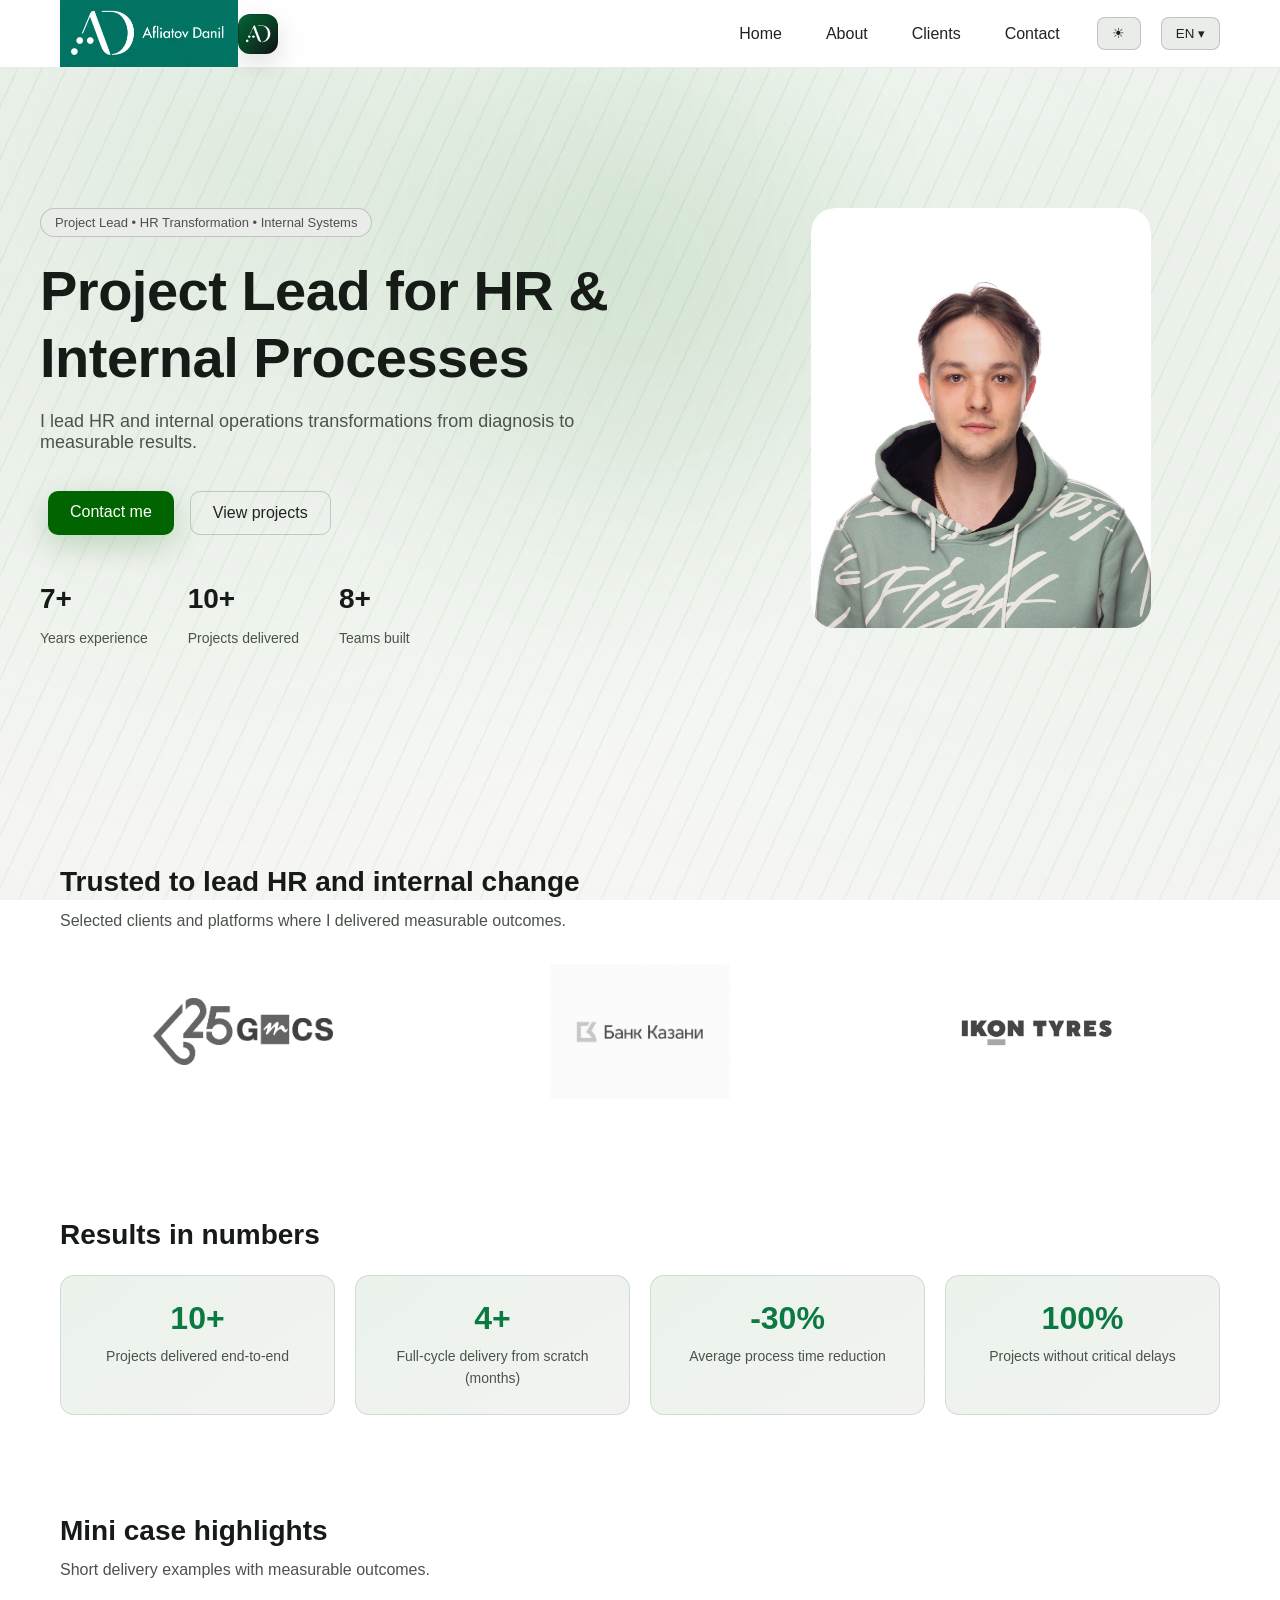
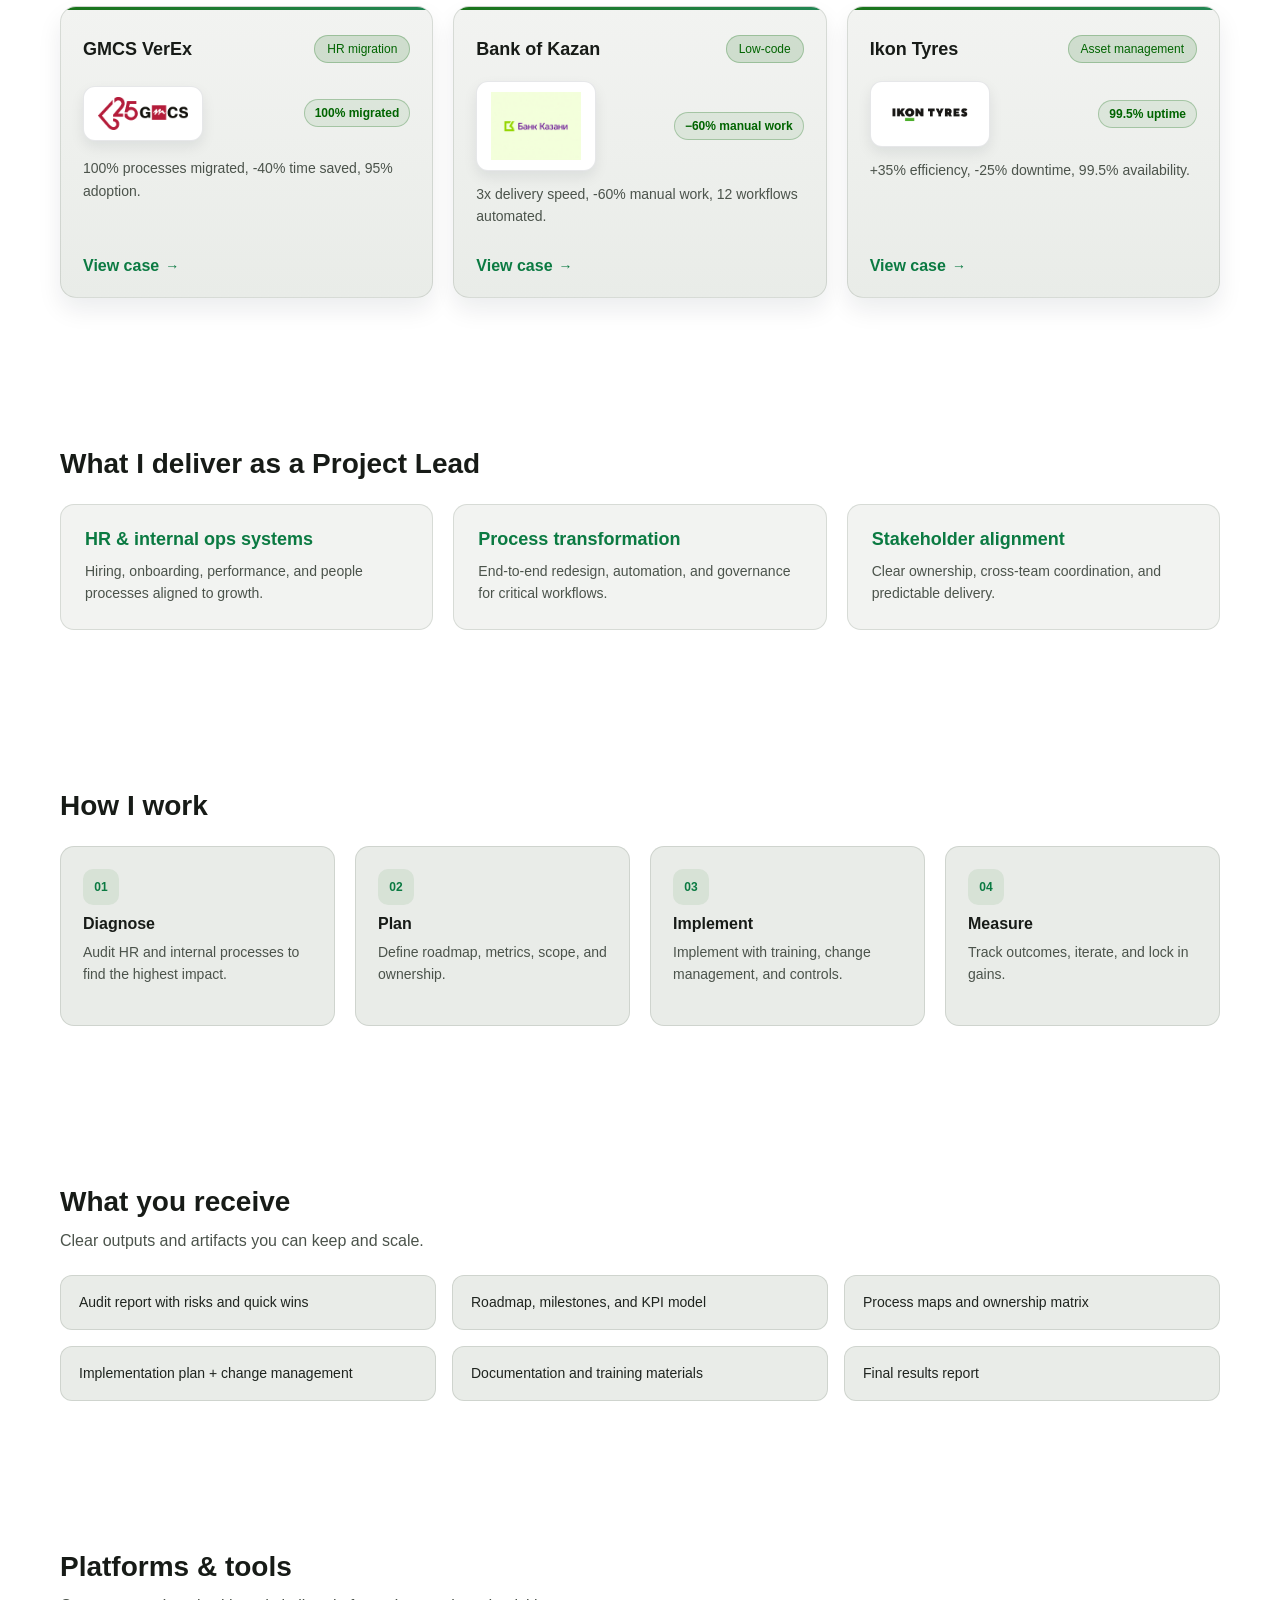
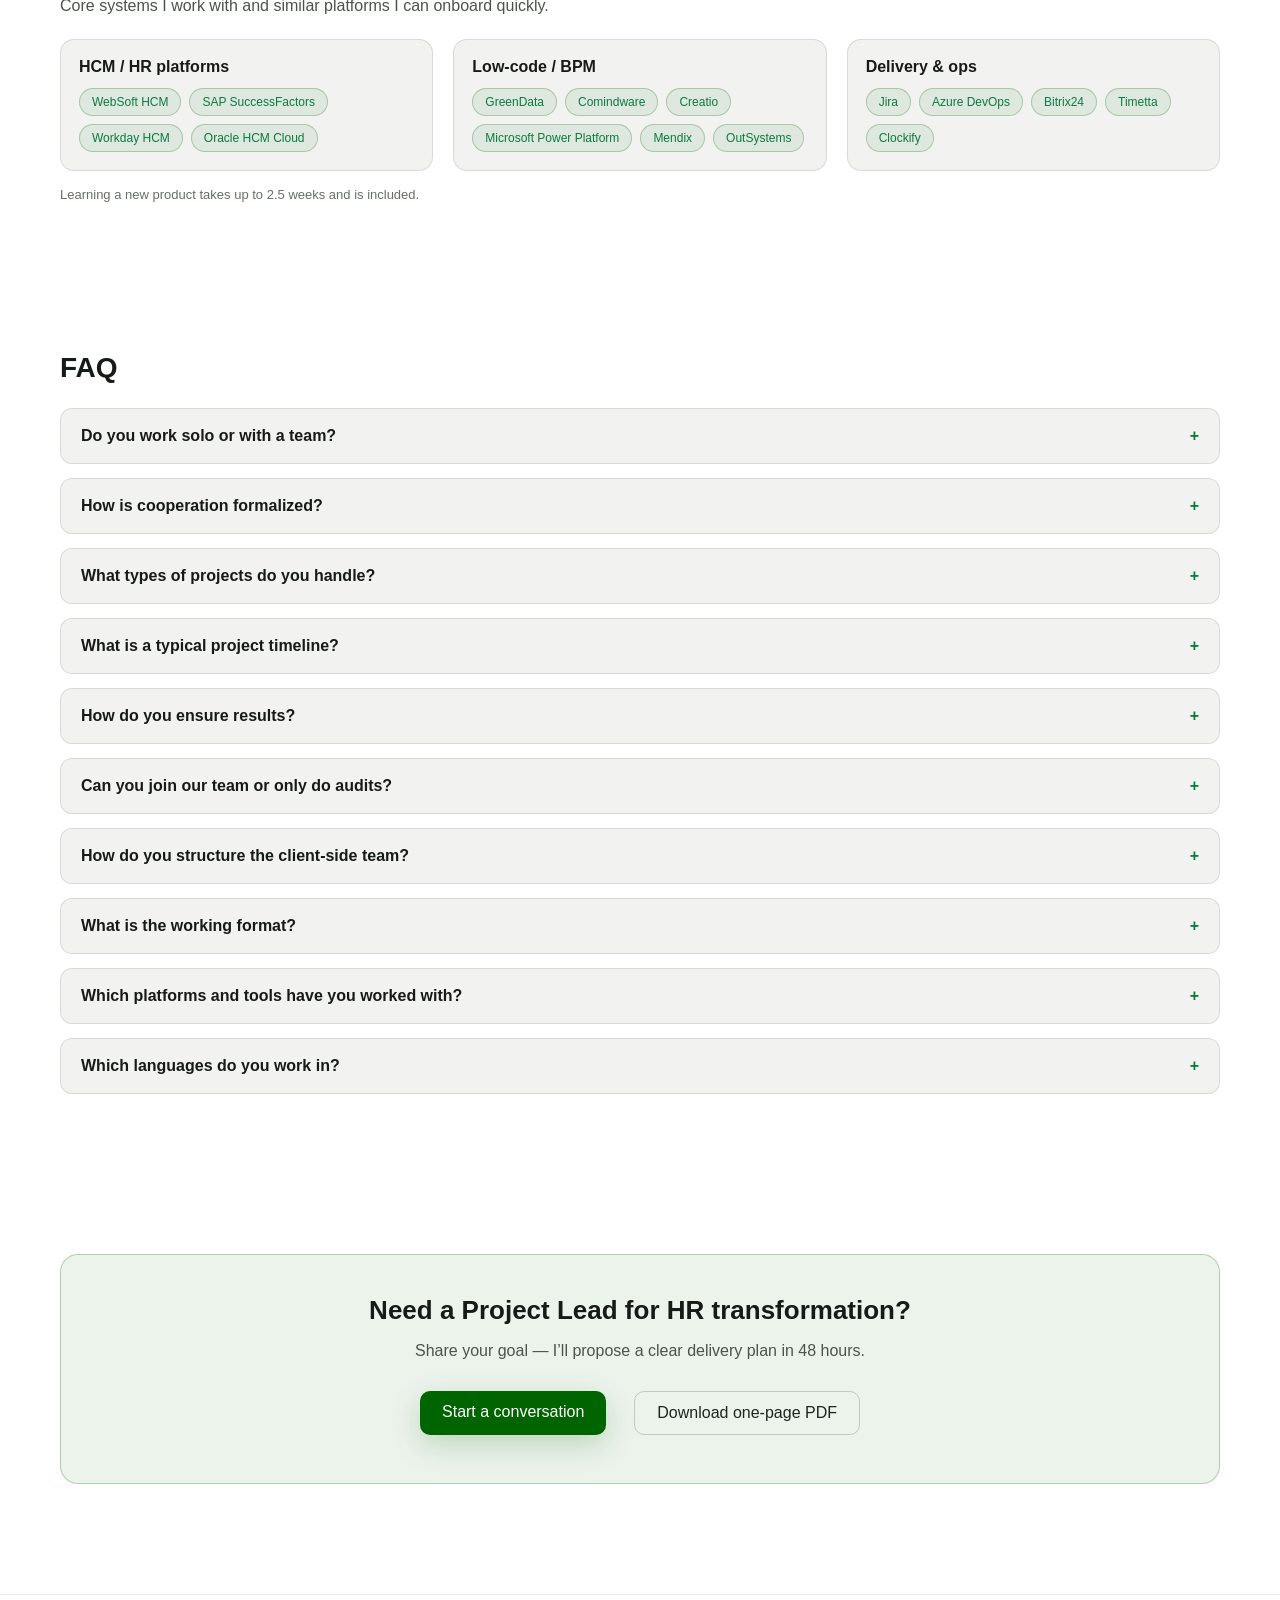
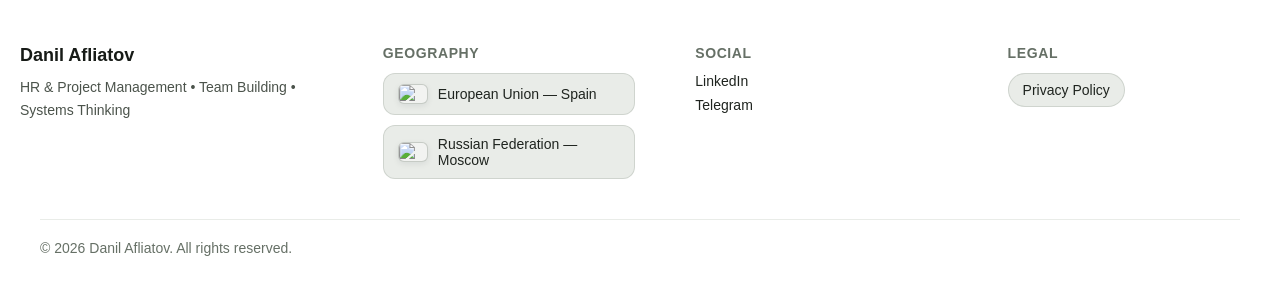
==== commit 46bda21e: "Feather logo using blurred backdrop" ====
--- a/index.html
+++ b/index.html
@@ -40,7 +40,7 @@
     </div>
     <header>
         <nav>
-            <a href="index.html" class="logo" aria-label="Aflyatov Danil">
+            <a href="index.html" class="logo" style="--logo-main-url: url('assets/brand/logo_main_1.png');" aria-label="Aflyatov Danil">
                 <img class="brand-logo brand-logo-main" src="assets/brand/logo_main_1.png" alt="Aflyatov Danil logo" loading="eager">
                 <img class="brand-logo brand-logo-compact" src="assets/brand/logo_app_cropped.png" alt="AD logo" loading="eager">
                 <img class="brand-logo brand-logo-compact-dark" src="assets/brand/logo_dark_cropped.png" alt="AD logo" loading="eager">
--- a/assets/css/styles.css
+++ b/assets/css/styles.css
@@ -4,7 +4,7 @@
 /* ===== THEME ===== */
 :root {
     color-scheme: dark;
-    --header-offset: 88px;
+    --header-offset: 68px;
     --bg-gradient: radial-gradient(circle at top, #141414, #070707);
     --text: #f7f7f7;
     --text-soft: #ececec;
@@ -169,7 +169,8 @@
 nav { 
     display: flex; 
     align-items: center; 
-    padding: 20px 60px; 
+    height: var(--header-offset);
+    padding: 0 60px; 
     backdrop-filter: blur(12px); 
     background: var(--nav-bg); 
     border-bottom: 1px solid var(--surface-2); 
@@ -183,6 +184,28 @@
     text-decoration: none;
     margin-right: auto;
     position: relative;
+    height: 100%;
+    overflow: visible;
+}
+
+.logo::before {
+    content: "";
+    position: absolute;
+    inset: -6px -60px;
+    background-image: var(--logo-main-url);
+    background-repeat: no-repeat;
+    background-size: contain;
+    background-position: left center;
+    filter: blur(16px);
+    opacity: 0.45;
+    transform: scaleX(1.15);
+    transform-origin: left center;
+    z-index: 0;
+    pointer-events: none;
+}
+
+html.nav-compact .logo::before {
+    opacity: 0;
 }
 
 .brand-logo {
@@ -196,12 +219,13 @@
 }
 
 .brand-logo-main {
-    width: 220px;
-    height: 56px;
+    width: auto;
+    height: 100%;
     border-radius: 0;
-    object-fit: cover;
-    object-position: left 70%;
+    object-fit: contain;
     box-shadow: none;
+    position: relative;
+    z-index: 1;
 }
 
 .brand-logo-compact,
@@ -1959,12 +1983,13 @@
 
 @media (max-width: 768px) {
     :root {
-        --header-offset: 114px;
+        --header-offset: 88px;
     }
 
     nav {
         padding: 15px 20px;
         flex-wrap: wrap;
+        height: auto;
     }
 
     .nav-right {
@@ -2057,8 +2082,8 @@
     }
 
     .brand-logo-main {
-        min-width: 180px;
-        height: 48px;
+        min-width: 170px;
+        height: 46px;
     }
 
     .brand-logo-compact,
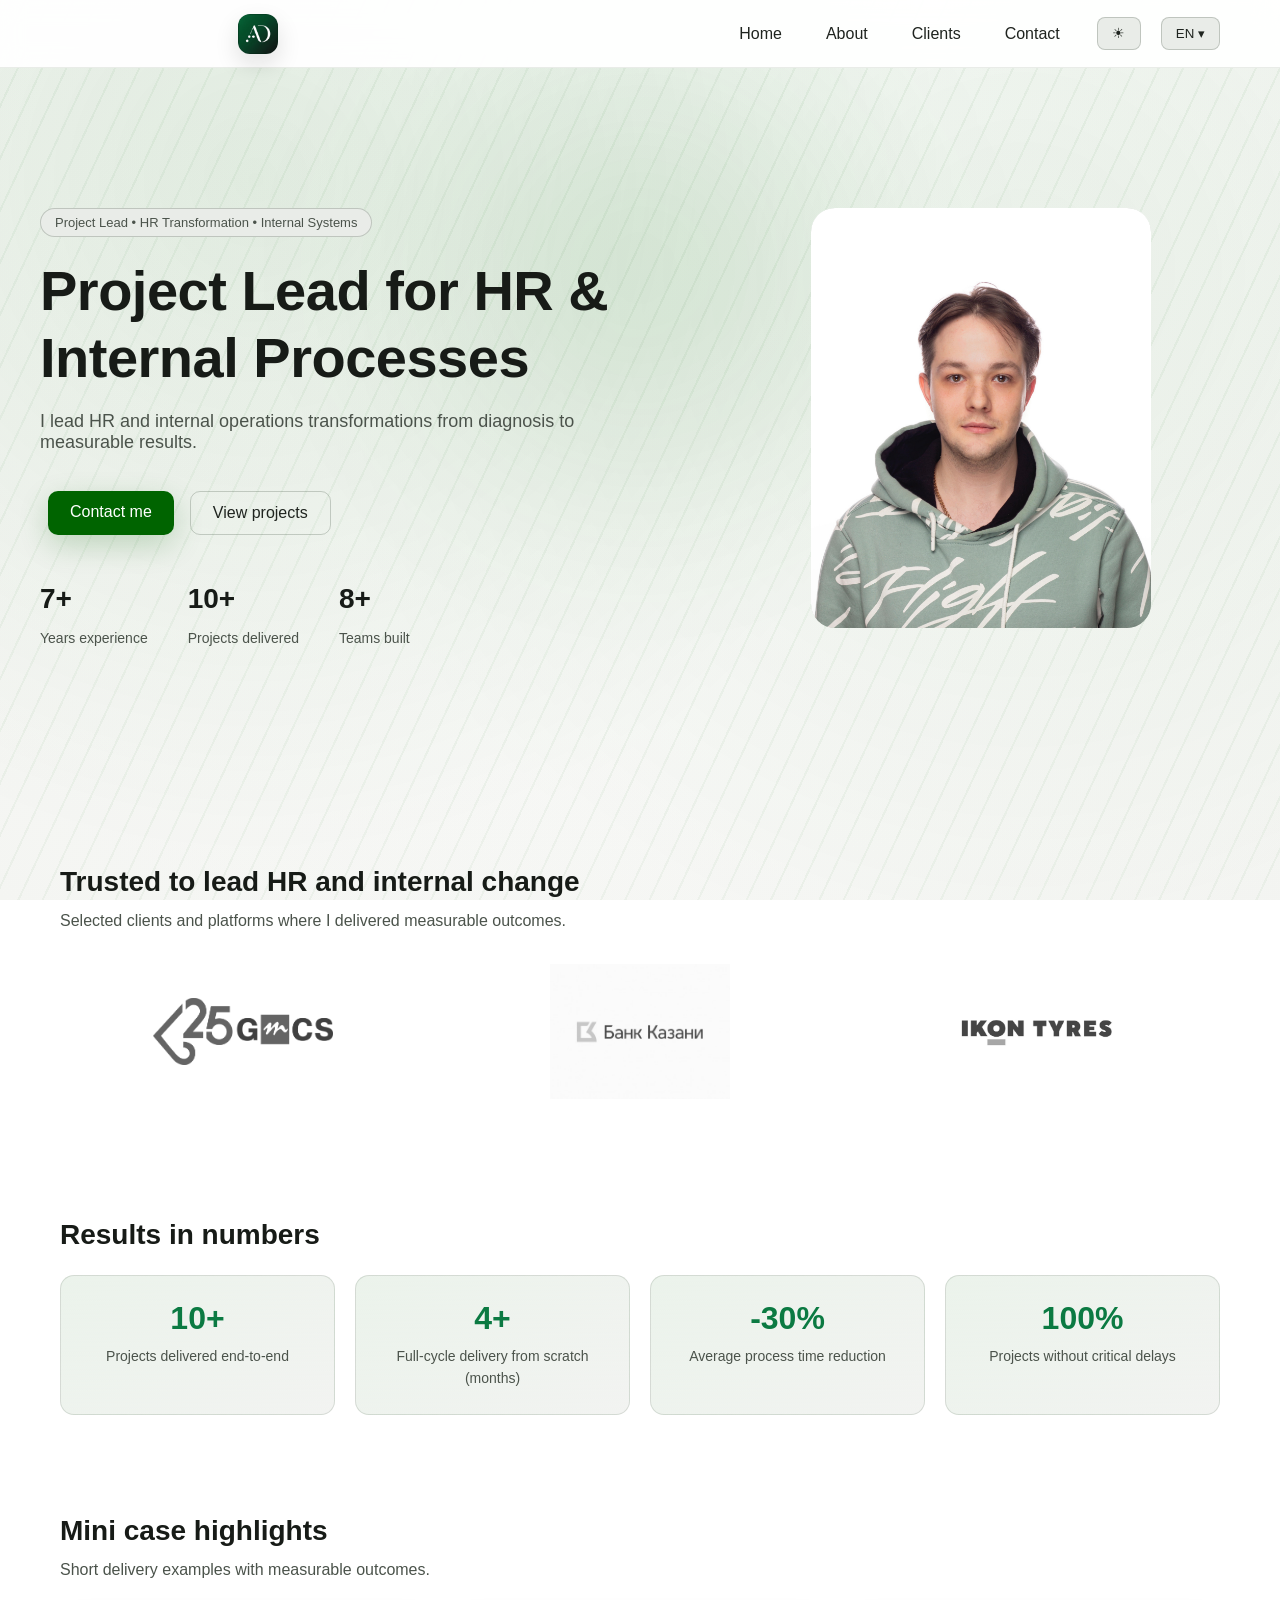
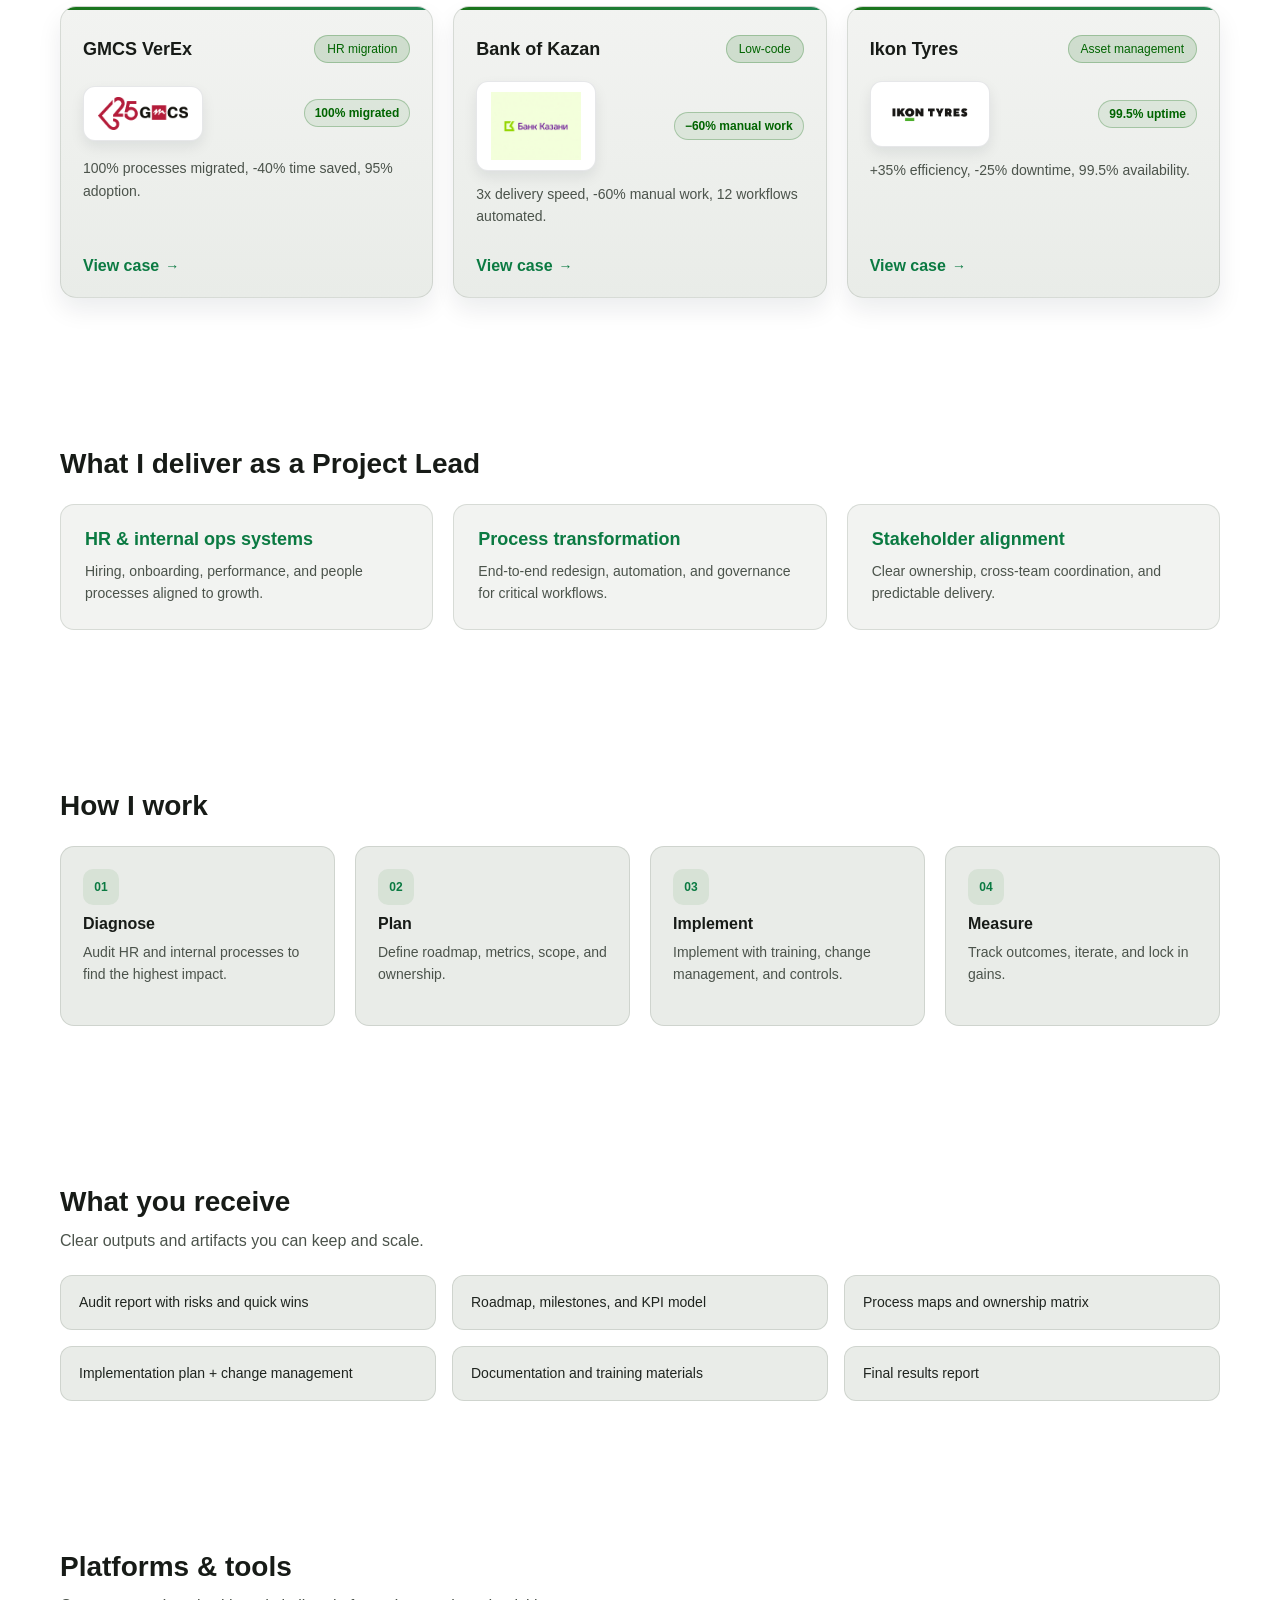
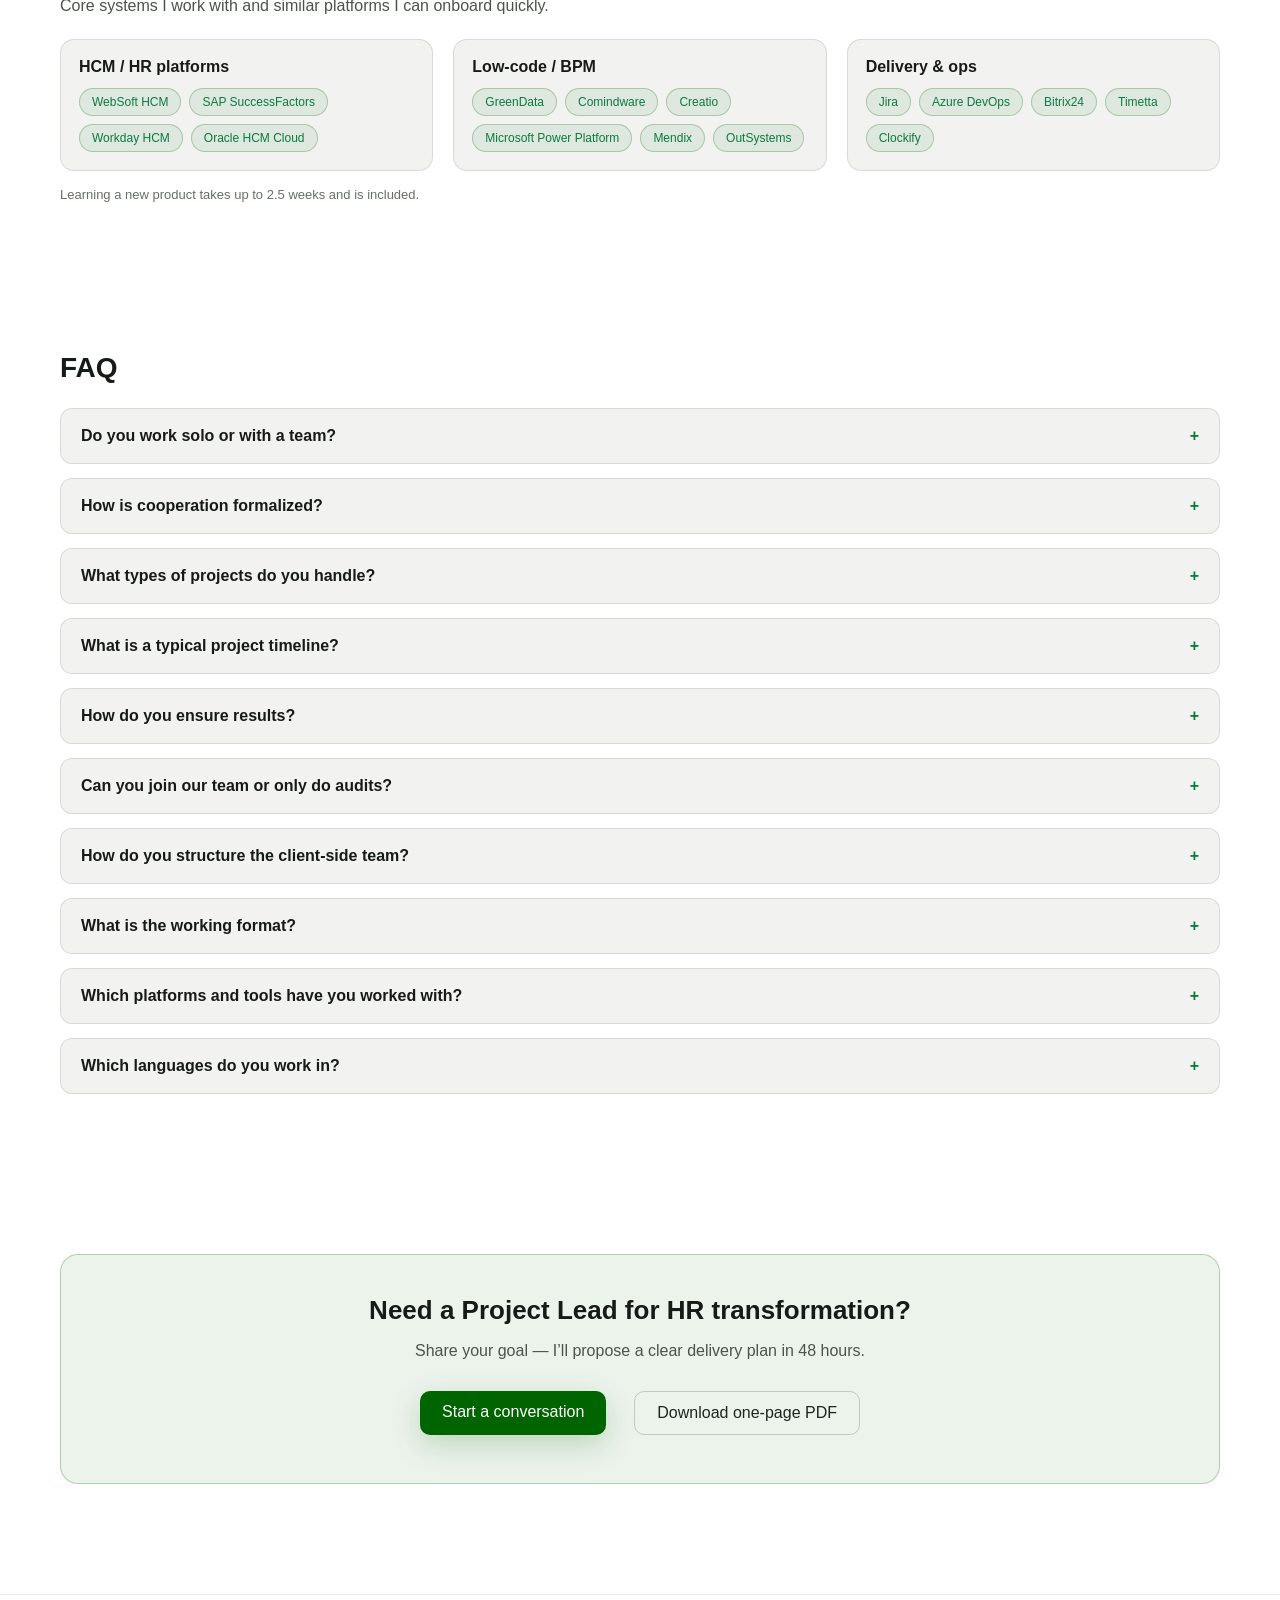
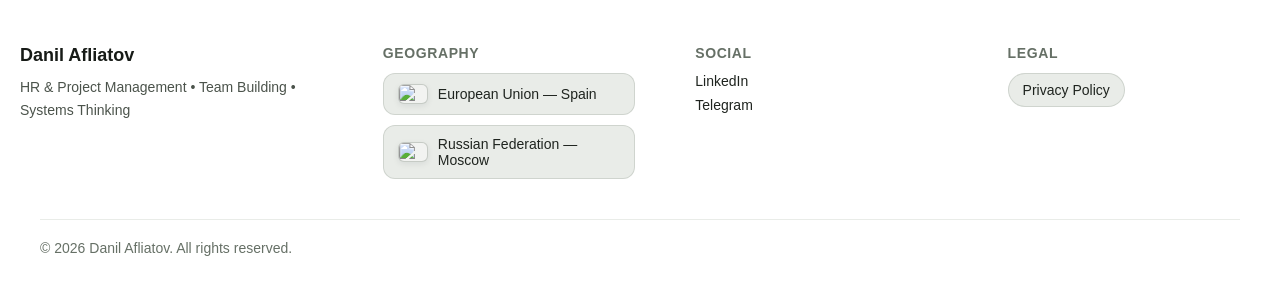
==== commit c1166914: "Use SVG fade for main logo edges" ====
--- a/index.html
+++ b/index.html
@@ -40,8 +40,8 @@
     </div>
     <header>
         <nav>
-            <a href="index.html" class="logo" style="--logo-main-url: url('assets/brand/logo_main_1.png');" aria-label="Aflyatov Danil">
-                <img class="brand-logo brand-logo-main" src="assets/brand/logo_main_1.png" alt="Aflyatov Danil logo" loading="eager">
+            <a href="index.html" class="logo" style="--logo-main-url: url('assets/brand/logo_main_1_fade.svg');" aria-label="Aflyatov Danil">
+                <img class="brand-logo brand-logo-main" src="assets/brand/logo_main_1_fade.svg" alt="Aflyatov Danil logo" loading="eager">
                 <img class="brand-logo brand-logo-compact" src="assets/brand/logo_app_cropped.png" alt="AD logo" loading="eager">
                 <img class="brand-logo brand-logo-compact-dark" src="assets/brand/logo_dark_cropped.png" alt="AD logo" loading="eager">
                 <img class="brand-logo brand-logo-compact-pride" src="assets/brand/logo_pride_cropped.png" alt="AD pride logo" loading="eager">
--- a/assets/css/styles.css
+++ b/assets/css/styles.css
@@ -188,26 +188,6 @@
     overflow: visible;
 }
 
-.logo::before {
-    content: "";
-    position: absolute;
-    inset: -6px -60px;
-    background-image: var(--logo-main-url);
-    background-repeat: no-repeat;
-    background-size: contain;
-    background-position: left center;
-    filter: blur(16px);
-    opacity: 0.45;
-    transform: scaleX(1.15);
-    transform-origin: left center;
-    z-index: 0;
-    pointer-events: none;
-}
-
-html.nav-compact .logo::before {
-    opacity: 0;
-}
-
 .brand-logo {
     display: block;
     height: 56px;
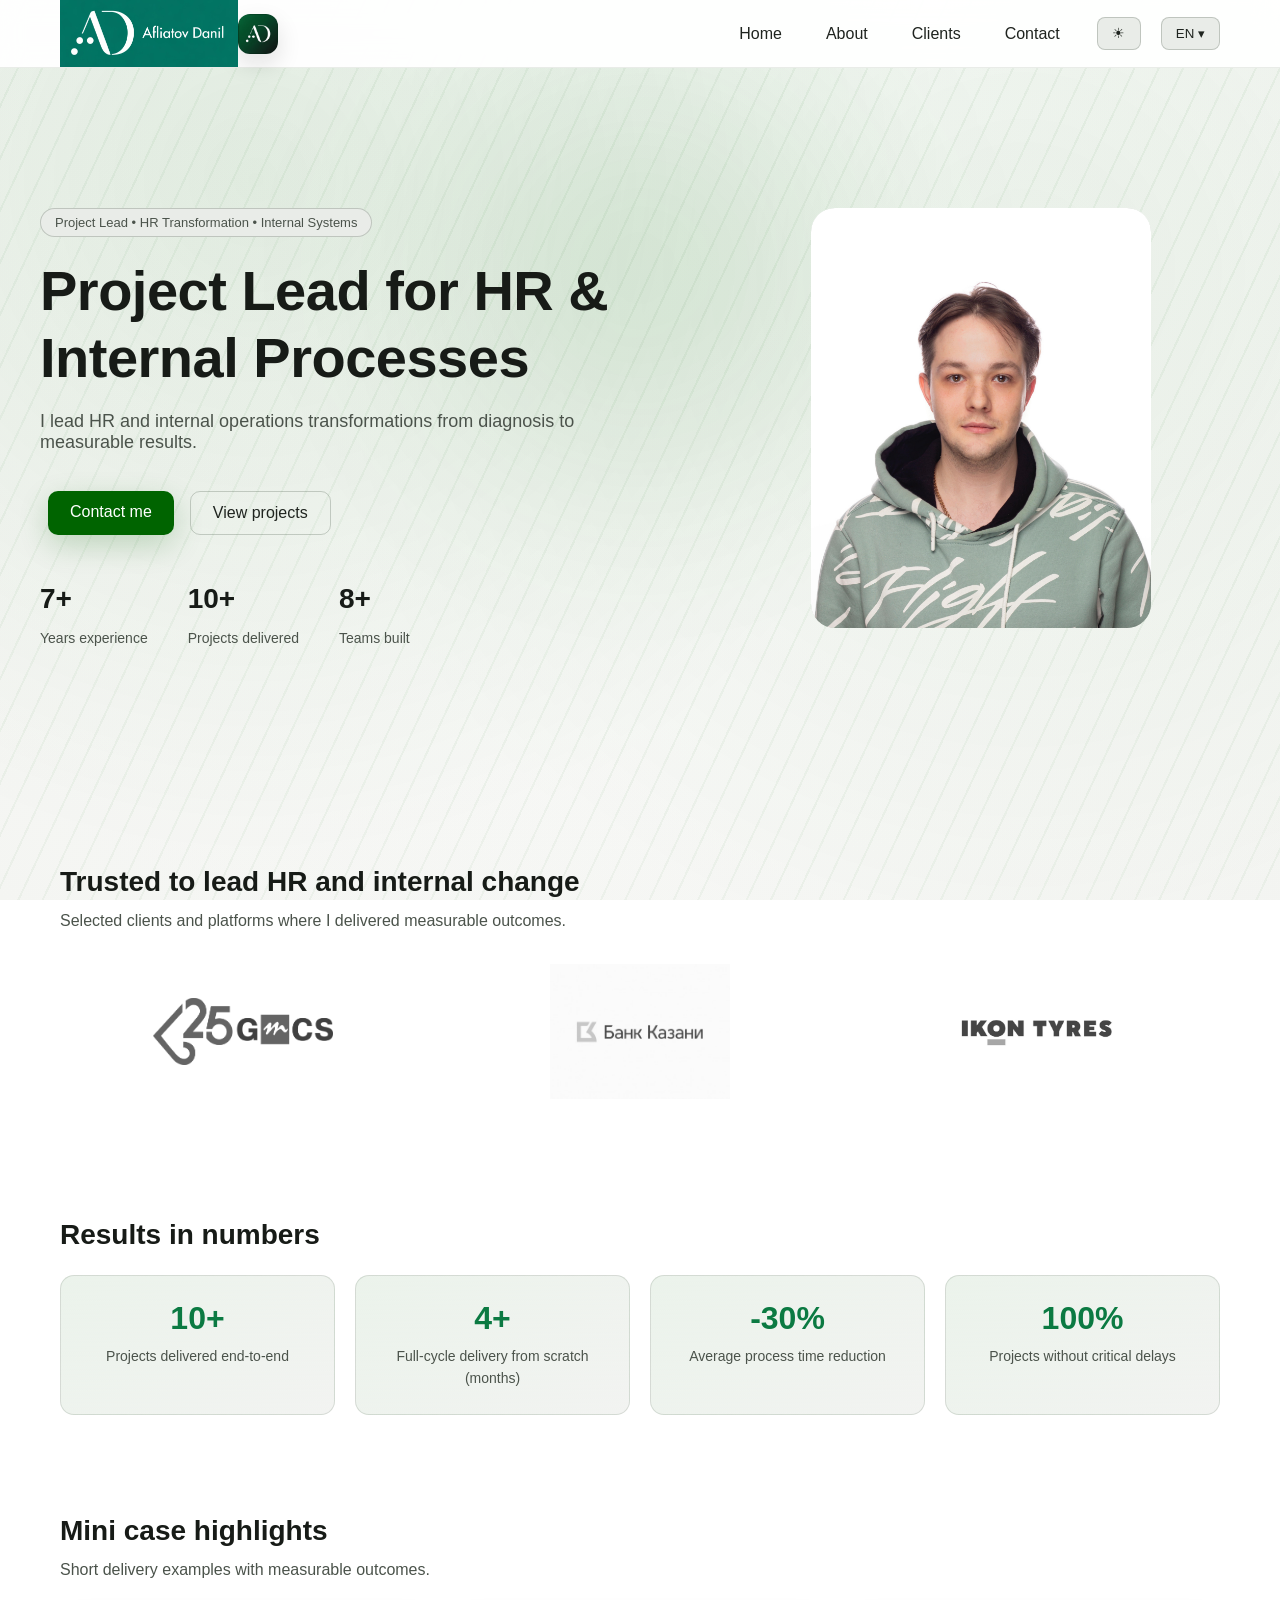
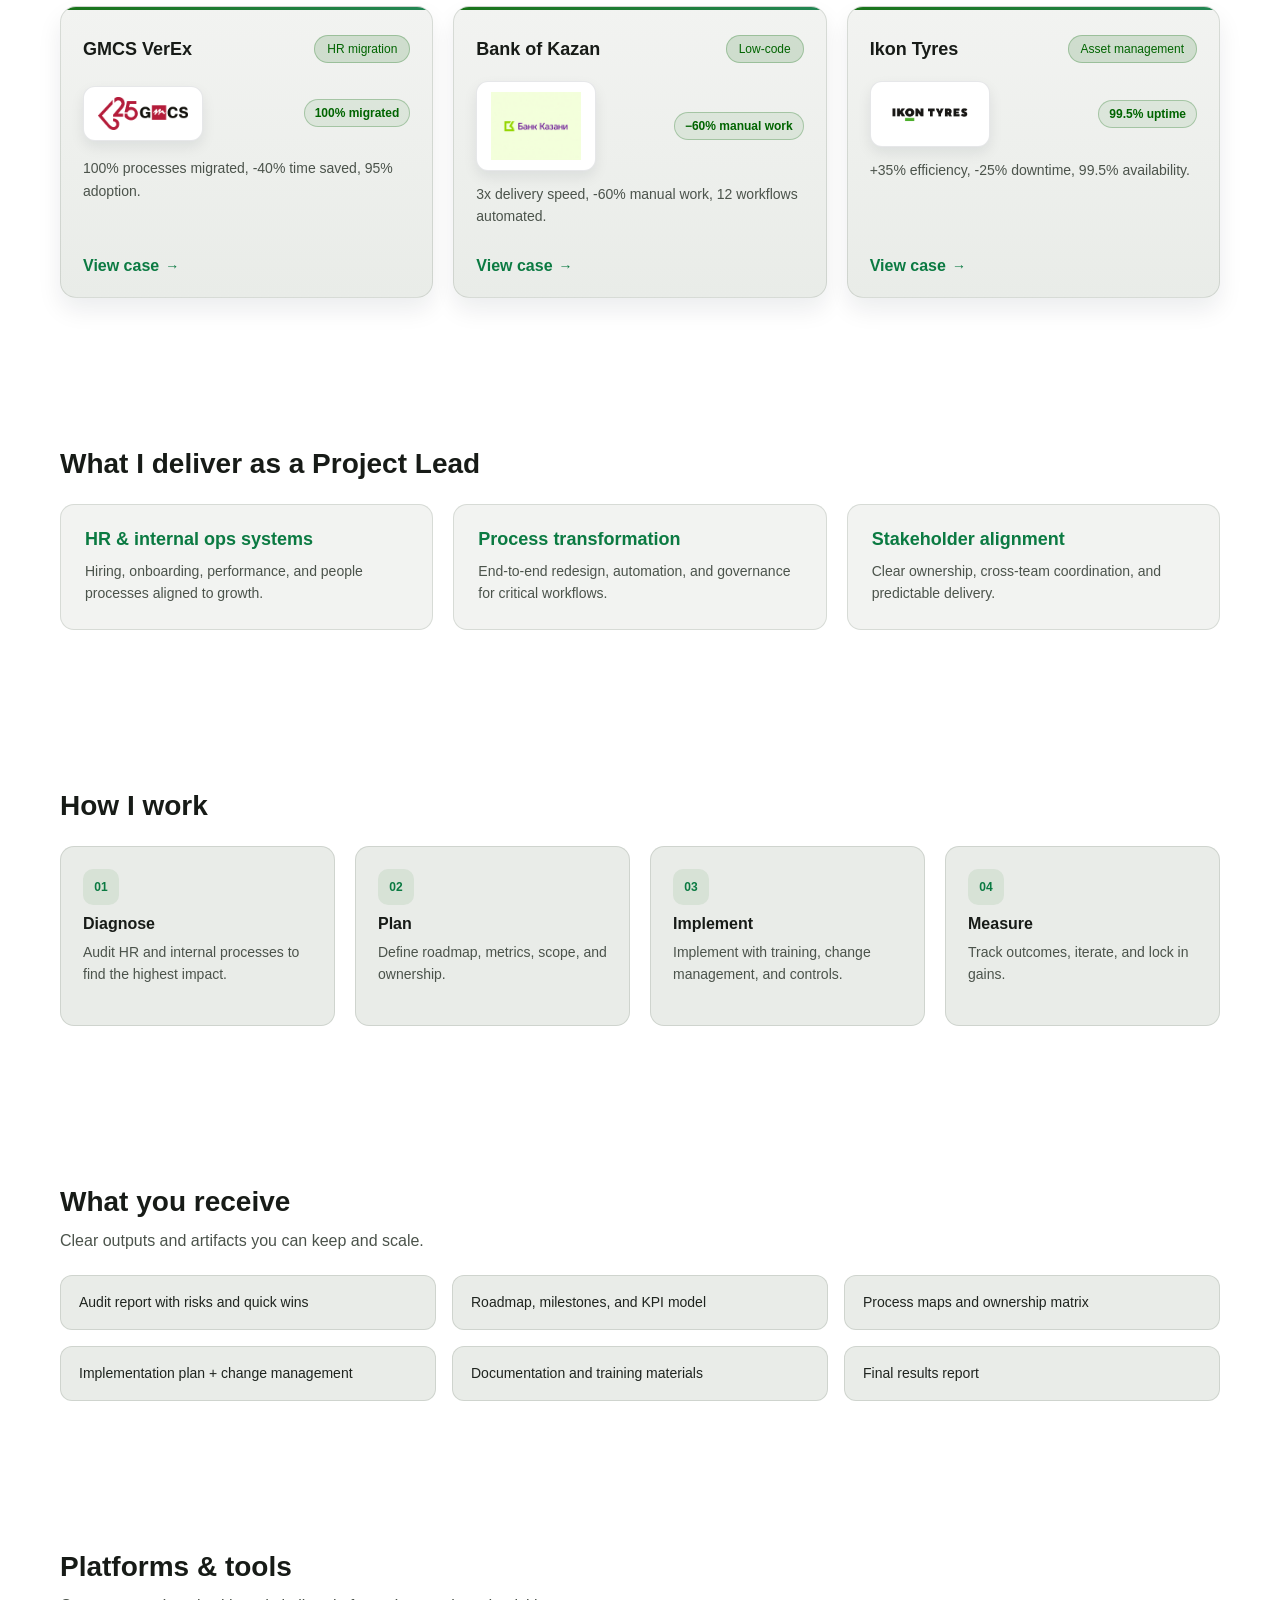
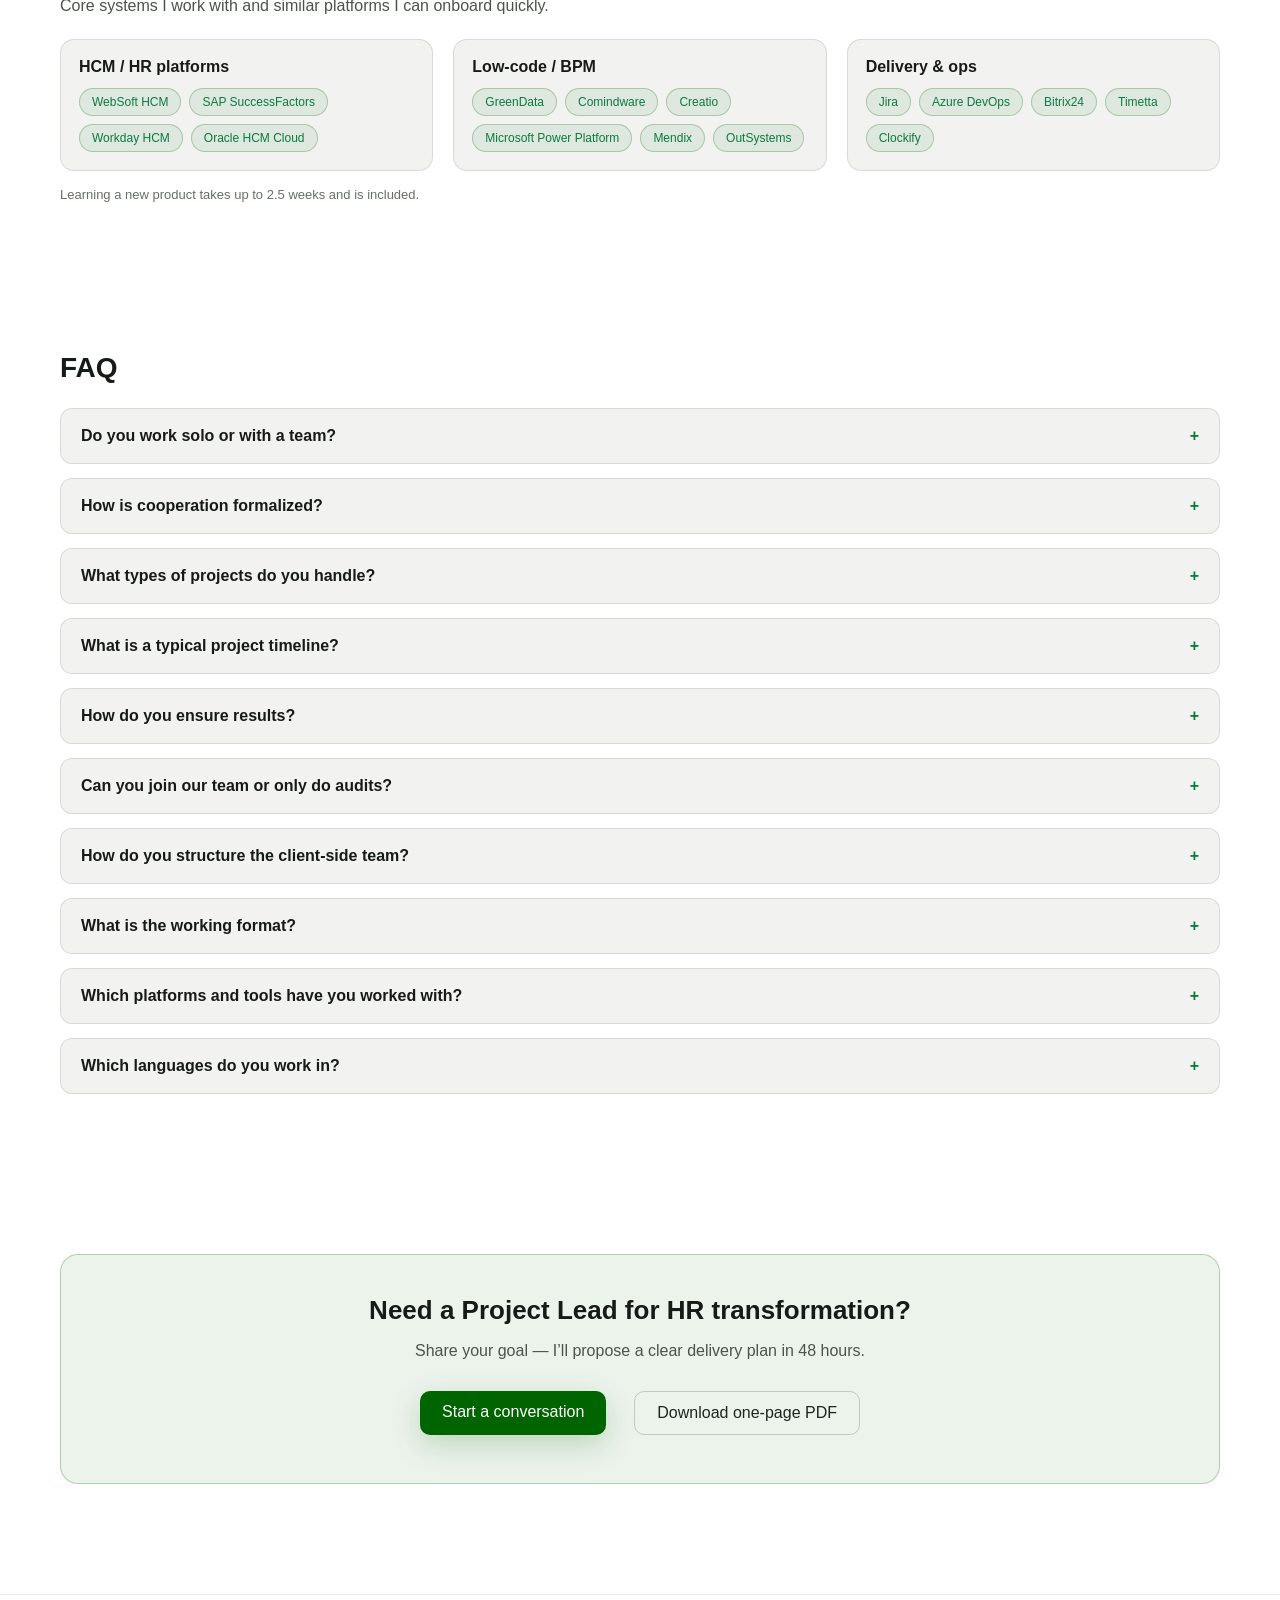
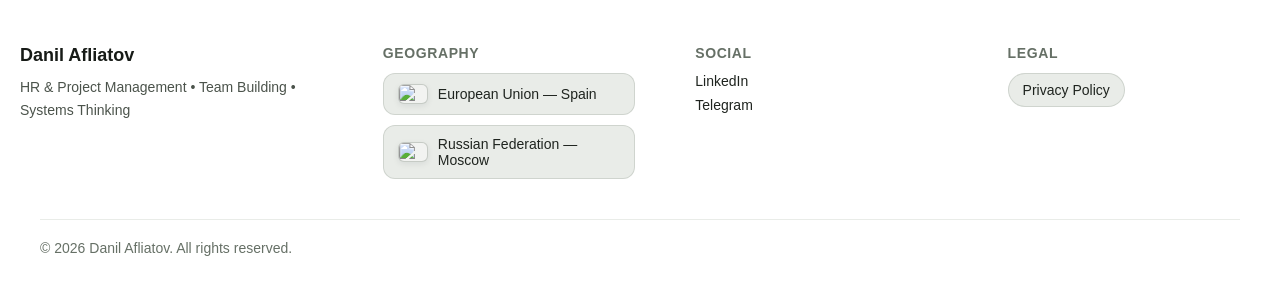
==== commit 4cdad91c: "Restore Spline background and set dark default" ====
--- a/index.html
+++ b/index.html
@@ -27,21 +27,21 @@
             var saved = null;
             try { saved = localStorage.getItem('theme'); } catch (e) { saved = null; }
             var prefersLight = window.matchMedia && window.matchMedia('(prefers-color-scheme: light)').matches;
-            var theme = saved || (prefersLight ? 'light' : 'dark');
+            var theme = saved || 'dark';
             document.documentElement.setAttribute('data-theme', theme);
         })();
     </script>
     <link rel="stylesheet" href="assets/css/styles.css">
 </head>
 <body>
-    <div class="scene-bg" aria-hidden="true">
-        <canvas id="three-bg"></canvas>
-        <div class="scene-overlay"></div>
+    <div class="spline-bg" aria-hidden="true">
+        <spline-viewer url="https://prod.spline.design/f5ZbZ2EvZOf2SYa4/scene.splinecode"></spline-viewer>
+        <div class="spline-overlay"></div>
     </div>
     <header>
         <nav>
-            <a href="index.html" class="logo" style="--logo-main-url: url('assets/brand/logo_main_1_fade.svg');" aria-label="Aflyatov Danil">
-                <img class="brand-logo brand-logo-main" src="assets/brand/logo_main_1_fade.svg" alt="Aflyatov Danil logo" loading="eager">
+            <a href="index.html" class="logo" aria-label="Aflyatov Danil">
+                <img class="brand-logo brand-logo-main" src="assets/brand/logo_main_1.png" alt="Aflyatov Danil logo" loading="eager">
                 <img class="brand-logo brand-logo-compact" src="assets/brand/logo_app_cropped.png" alt="AD logo" loading="eager">
                 <img class="brand-logo brand-logo-compact-dark" src="assets/brand/logo_dark_cropped.png" alt="AD logo" loading="eager">
                 <img class="brand-logo brand-logo-compact-pride" src="assets/brand/logo_pride_cropped.png" alt="AD pride logo" loading="eager">
@@ -406,7 +406,6 @@
     <script src="assets/js/footer.js"></script>
     </div>
 
-    <script src="https://unpkg.com/three@0.164.1/build/three.min.js"></script>
-    <script src="assets/js/three-bg.js"></script>
+    <script type="module" src="https://unpkg.com/@splinetool/viewer@1.12.73/build/spline-viewer.js"></script>
 </body>
 </html>
--- a/assets/css/styles.css
+++ b/assets/css/styles.css
@@ -36,7 +36,7 @@
     --logo-box-bg: #ffffff;
     --input-bg: rgba(0, 0, 0, 0.6);
     --pride-gradient: linear-gradient(90deg, #e40303, #ff8c00, #ffed00, #008026, #004cff, #732982);
-    --scene-overlay: linear-gradient(180deg, rgba(6, 6, 6, 0.04), rgba(6, 6, 6, 0.22));
+    --spline-overlay: linear-gradient(180deg, rgba(6, 6, 6, 0.04), rgba(6, 6, 6, 0.22));
 }
 
 [data-theme="light"] {
@@ -71,7 +71,7 @@
     --shadow-strong: rgba(15, 23, 42, 0.18);
     --logo-box-bg: #ffffff;
     --input-bg: rgba(255, 255, 255, 0.9);
-    --scene-overlay: linear-gradient(180deg, rgba(255, 255, 255, 0.06), rgba(244, 245, 242, 0.26));
+    --spline-overlay: linear-gradient(180deg, rgba(255, 255, 255, 0.06), rgba(244, 245, 242, 0.26));
 }
 
 /* ===== PRIDE ===== */
@@ -106,7 +106,7 @@
     padding-top: var(--header-offset);
 }
 
-.scene-bg {
+.spline-bg {
     position: fixed;
     inset: 0;
     z-index: 0;
@@ -114,7 +114,7 @@
     background: var(--bg-gradient);
 }
 
-.scene-bg::before {
+.spline-bg::before {
     content: "";
     position: absolute;
     inset: 0;
@@ -125,18 +125,16 @@
     opacity: 0.65;
 }
 
-.scene-bg canvas {
+.spline-bg spline-viewer {
     width: 100%;
     height: 100%;
     display: block;
-    opacity: 1;
-    filter: saturate(1.35) contrast(1.2);
-}
-
-.scene-overlay {
+}
+
+.spline-overlay {
     position: absolute;
     inset: 0;
-    background: var(--scene-overlay);
+    background: var(--spline-overlay);
 }
 
 .page-shell {
